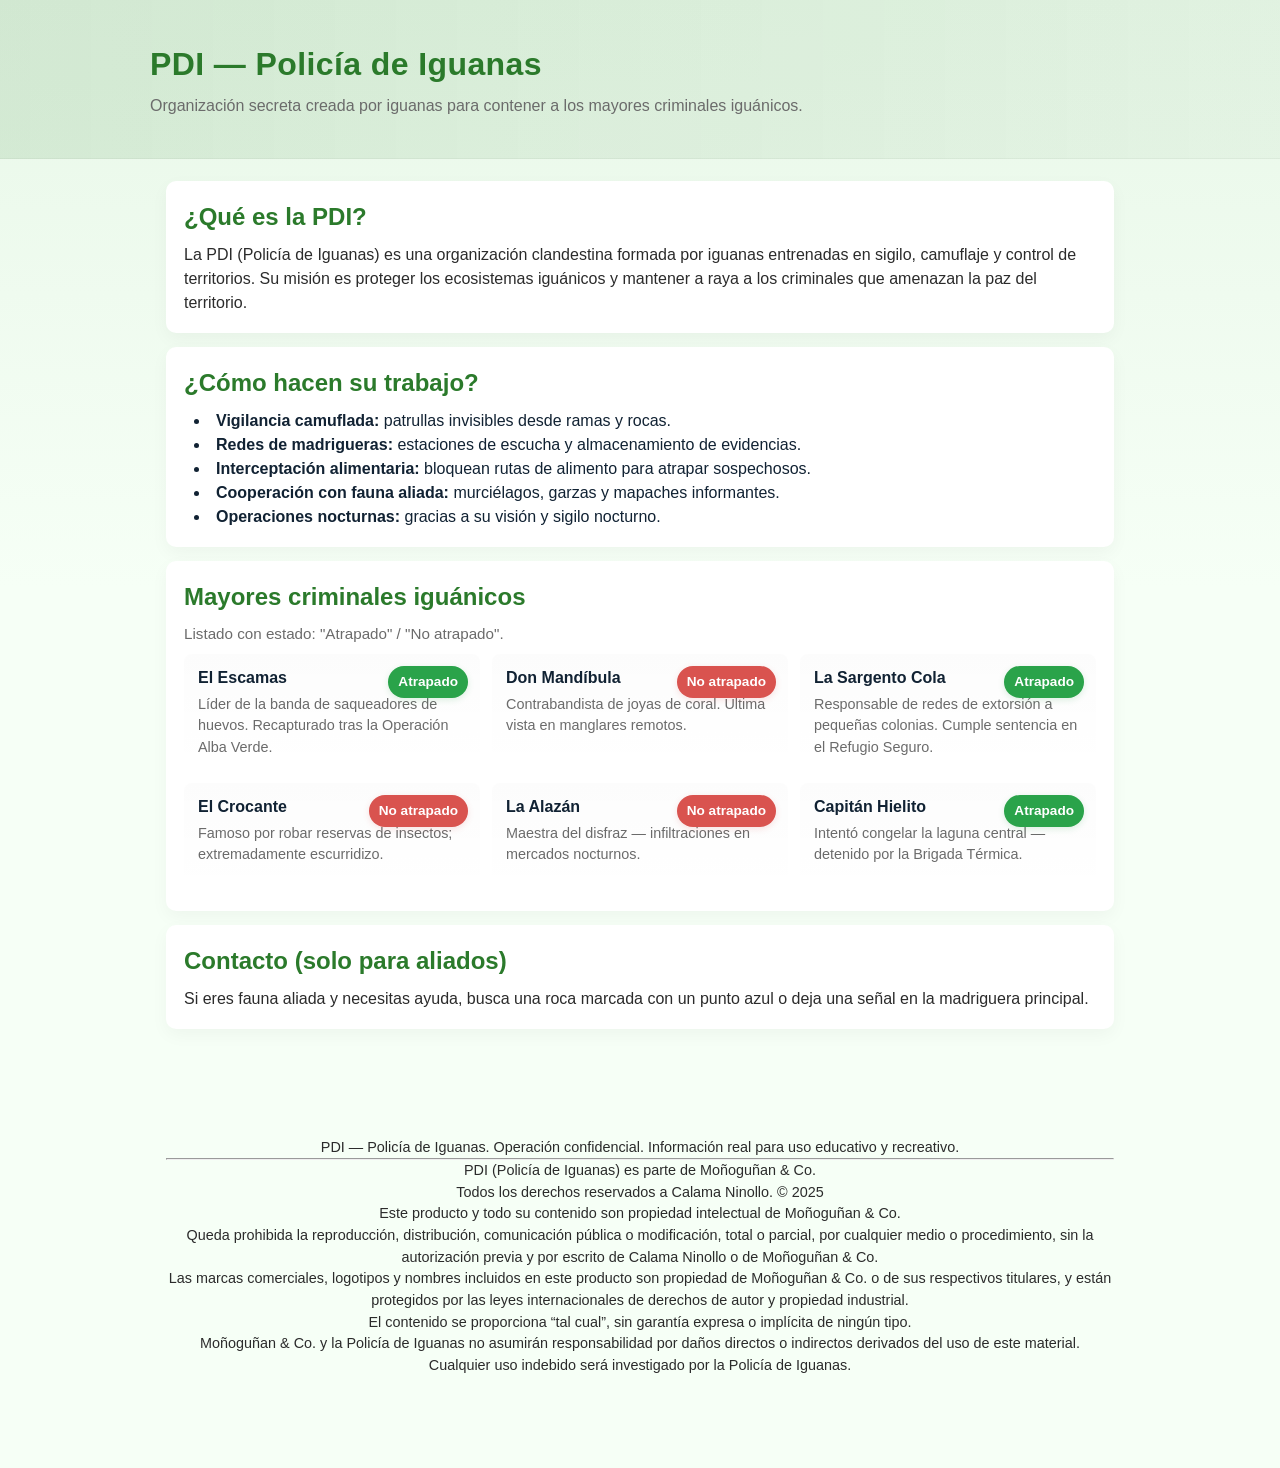
==== index.html @ a6d85d6f "Rename pdi.html to index.html" ====
<!DOCTYPE html>
<html lang="es">
<head>
    <meta charset="utf-8" />
    <meta name="viewport" content="width=device-width,initial-scale=1" />
    <title>PDI — Policía de Iguanas</title>
    <link rel="stylesheet" href="pdi.css">
</head>
<body>
    <header class="hero">
        <div class="wrap">
            <h1>PDI — Policía de Iguanas</h1>
            <p class="tagline">Organización secreta creada por iguanas para contener a los mayores criminales iguánicos.</p>
        </div>
    </header>

    <main class="container">
        <section aria-labelledby="que-es">
            <h2 id="que-es">¿Qué es la PDI?</h2>
            <p>La PDI (Policía de Iguanas) es una organización clandestina formada por iguanas entrenadas en sigilo, camuflaje y control de territorios. Su misión es proteger los ecosistemas iguánicos y mantener a raya a los criminales que amenazan la paz del territorio.</p>
        </section>

        <section aria-labelledby="como-trabajan">
            <h2 id="como-trabajan">¿Cómo hacen su trabajo?</h2>
            <ul class="methods">
                <li><strong>Vigilancia camuflada:</strong> patrullas invisibles desde ramas y rocas.</li>
                <li><strong>Redes de madrigueras:</strong> estaciones de escucha y almacenamiento de evidencias.</li>
                <li><strong>Interceptación alimentaria:</strong> bloquean rutas de alimento para atrapar sospechosos.</li>
                <li><strong>Cooperación con fauna aliada:</strong> murciélagos, garzas y mapaches informantes.</li>
                <li><strong>Operaciones nocturnas:</strong> gracias a su visión y sigilo nocturno.</li>
            </ul>
        </section>

        <section aria-labelledby="criminales">
            <h2 id="criminales">Mayores criminales iguánicos</h2>
            <p class="note">Listado con estado: "Atrapado" / "No atrapado".</p>

            <ul class="criminals" role="list">
                <li>
                    <span class="name">El Escamas</span>
                    <span class="badge trapped">Atrapado</span>
                    <p class="desc">Líder de la banda de saqueadores de huevos. Recapturado tras la Operación Alba Verde.</p>
                </li>

                <li>
                    <span class="name">Don Mandíbula</span>
                    <span class="badge free">No atrapado</span>
                    <p class="desc">Contrabandista de joyas de coral. Última vista en manglares remotos.</p>
                </li>

                <li>
                    <span class="name">La Sargento Cola</span>
                    <span class="badge trapped">Atrapado</span>
                    <p class="desc">Responsable de redes de extorsión a pequeñas colonias. Cumple sentencia en el Refugio Seguro.</p>
                </li>

                <li>
                    <span class="name">El Crocante</span>
                    <span class="badge free">No atrapado</span>
                    <p class="desc">Famoso por robar reservas de insectos; extremadamente escurridizo.</p>
                </li>

                <li>
                    <span class="name">La Alazán</span>
                    <span class="badge free">No atrapado</span>
                    <p class="desc">Maestra del disfraz — infiltraciones en mercados nocturnos.</p>
                </li>

                <li>
                    <span class="name">Capitán Hielito</span>
                    <span class="badge trapped">Atrapado</span>
                    <p class="desc">Intentó congelar la laguna central — detenido por la Brigada Térmica.</p>
                </li>
            </ul>
        </section>

        <section aria-labelledby="contacto-pdi">
            <h2 id="contacto-pdi">Contacto (solo para aliados)</h2>
            <p>Si eres fauna aliada y necesitas ayuda, busca una roca marcada con un punto azul o deja una señal en la madriguera principal.</p>
        </section>
    </main>

    <footer class="site-footer">
        <p>PDI — Policía de Iguanas. Operación confidencial. Información real para uso educativo y recreativo.</p>

        <hr />
        <p>
            PDI (Policía de Iguanas) es parte de Moñoguñan &amp; Co.  <br>
            Todos los derechos reservados a Calama Ninollo. © 2025
        </p>

        <p>
            Este producto y todo su contenido son propiedad intelectual de Moñoguñan &amp; Co.  <br>
            Queda prohibida la reproducción, distribución, comunicación pública o modificación,
            total o parcial, por cualquier medio o procedimiento, sin la autorización previa y
            por escrito de Calama Ninollo o de Moñoguñan &amp; Co.
        </p>

        <p>
            Las marcas comerciales, logotipos y nombres incluidos en este producto son propiedad
            de Moñoguñan &amp; Co. o de sus respectivos titulares, y están protegidos por las leyes
            internacionales de derechos de autor y propiedad industrial.
        </p>

        <p>
            El contenido se proporciona “tal cual”, sin garantía expresa o implícita de ningún tipo.  <br>
            Moñoguñan &amp; Co. y la Policía de Iguanas no asumirán responsabilidad por daños directos
            o indirectos derivados del uso de este material.
        </p>

        <p>
            Cualquier uso indebido será investigado por la Policía de Iguanas.
        </p>
    </footer>
</body>
</html>
---- pdi.css ----
:root{
    --bg:#f6fff6;
    --card:#ffffff;
    --accent:#2b7a2b;
    --muted:#6b6b6b;
    --trap:#2aa34a;
    --free:#d9534f;
    --radius:10px;
    --max:980px;
    font-family: "Segoe UI", Roboto, Arial, sans-serif;
    color-scheme: light;
}

*{box-sizing:border-box;margin:0;padding:0}
body{
    background: linear-gradient(180deg,#e8f7e8 0%,var(--bg) 40%);
    color:#123;
    -webkit-font-smoothing:antialiased;
    -moz-osx-font-smoothing:grayscale;
    line-height:1.5;
}

.hero{
    background:linear-gradient(90deg, rgba(43,122,43,0.12), rgba(43,122,43,0.04));
    padding:40px 16px;
    border-bottom:1px solid rgba(0,0,0,0.04);
}
.hero .wrap{max-width:var(--max);margin:0 auto}
h1{font-size:2rem;color:var(--accent);letter-spacing:0.4px}
.tagline{color:var(--muted);margin-top:6px}

.container{
    max-width:var(--max);
    margin:22px auto;
    padding:0 16px 60px;
}

section{background:var(--card);padding:18px;border-radius:var(--radius);box-shadow:0 6px 18px rgba(15,20,15,0.04);margin-bottom:14px}
h2{color:var(--accent);margin-bottom:8px}
p{color:#2b2b2b}

.methods{list-style:disc inside;margin-left:10px}
.note{font-size:0.95rem;color:var(--muted);margin-bottom:8px}

/* criminals list */
.criminals{list-style:none;padding:0;margin:0;display:grid;grid-template-columns:repeat(auto-fit,minmax(260px,1fr));gap:12px}
.criminals li{padding:12px;border-radius:8px;background:linear-gradient(180deg,rgba(0,0,0,0.01),transparent);display:flex;flex-direction:column;gap:8px;min-height:110px}
.criminals .name{font-weight:700;color:#123}
.criminals .desc{font-size:0.9rem;color:var(--muted);margin-top:4px}
.badge{margin-left:auto;padding:6px 10px;border-radius:999px;font-weight:700;font-size:0.85rem;color:#fff}
.trapped{background:var(--trap);box-shadow:0 2px 6px rgba(42,163,74,0.16)}
.free{background:var(--free);box-shadow:0 2px 6px rgba(217,83,79,0.16)}

/* layout tweaks for list items */
.criminals li{display:block;position:relative;padding:12px 14px}
.criminals li .badge{position:absolute;right:12px;top:12px}

/* footer */
.site-footer{max-width:var(--max);margin:20px auto 80px;padding:12px 16px;text-align:center;color:var(--muted);font-size:0.9rem}

/* responsive */
@media (max-width:520px){
    h1{font-size:1.5rem}
    .criminals{grid-template-columns:1fr}
}
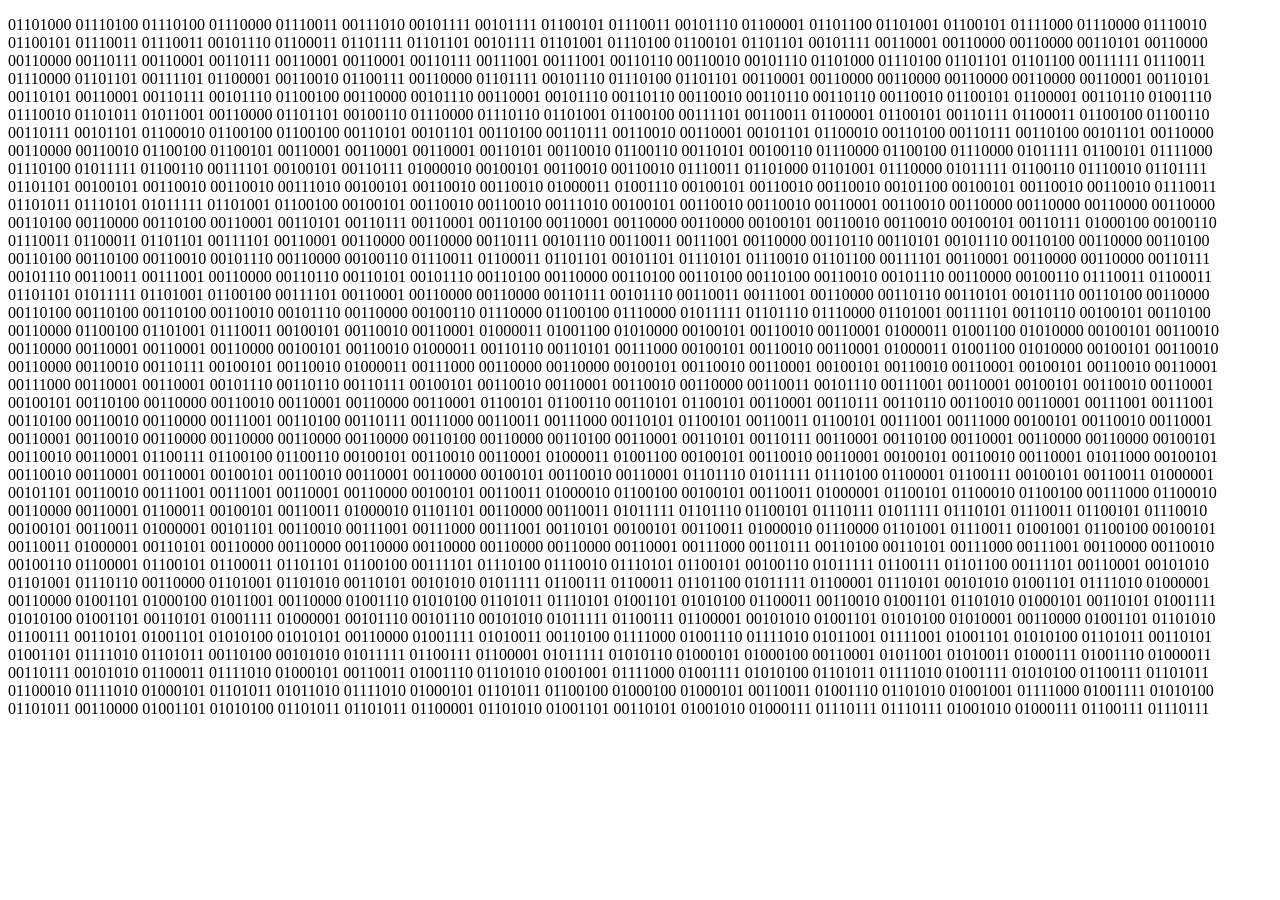
==== commit 69cd3dcc: "Update and rename README.md to index.html" ====
--- a/index.html
+++ b/index.html
@@ -1,116 +1,9 @@
 <!DOCTYPE html>
-<html lang="es">
+<html lang="en">
 <head>
-    <meta charset="utf-8" />
-    <meta name="viewport" content="width=device-width,initial-scale=1" />
-    <title>PDI — Policía de Iguanas</title>
-    <link rel="stylesheet" href="pdi.css">
+
 </head>
 <body>
-    <header class="hero">
-        <div class="wrap">
-            <h1>PDI — Policía de Iguanas</h1>
-            <p class="tagline">Organización secreta creada por iguanas para contener a los mayores criminales iguánicos.</p>
-        </div>
-    </header>
-
-    <main class="container">
-        <section aria-labelledby="que-es">
-            <h2 id="que-es">¿Qué es la PDI?</h2>
-            <p>La PDI (Policía de Iguanas) es una organización clandestina formada por iguanas entrenadas en sigilo, camuflaje y control de territorios. Su misión es proteger los ecosistemas iguánicos y mantener a raya a los criminales que amenazan la paz del territorio.</p>
-        </section>
-
-        <section aria-labelledby="como-trabajan">
-            <h2 id="como-trabajan">¿Cómo hacen su trabajo?</h2>
-            <ul class="methods">
-                <li><strong>Vigilancia camuflada:</strong> patrullas invisibles desde ramas y rocas.</li>
-                <li><strong>Redes de madrigueras:</strong> estaciones de escucha y almacenamiento de evidencias.</li>
-                <li><strong>Interceptación alimentaria:</strong> bloquean rutas de alimento para atrapar sospechosos.</li>
-                <li><strong>Cooperación con fauna aliada:</strong> murciélagos, garzas y mapaches informantes.</li>
-                <li><strong>Operaciones nocturnas:</strong> gracias a su visión y sigilo nocturno.</li>
-            </ul>
-        </section>
-
-        <section aria-labelledby="criminales">
-            <h2 id="criminales">Mayores criminales iguánicos</h2>
-            <p class="note">Listado con estado: "Atrapado" / "No atrapado".</p>
-
-            <ul class="criminals" role="list">
-                <li>
-                    <span class="name">El Escamas</span>
-                    <span class="badge trapped">Atrapado</span>
-                    <p class="desc">Líder de la banda de saqueadores de huevos. Recapturado tras la Operación Alba Verde.</p>
-                </li>
-
-                <li>
-                    <span class="name">Don Mandíbula</span>
-                    <span class="badge free">No atrapado</span>
-                    <p class="desc">Contrabandista de joyas de coral. Última vista en manglares remotos.</p>
-                </li>
-
-                <li>
-                    <span class="name">La Sargento Cola</span>
-                    <span class="badge trapped">Atrapado</span>
-                    <p class="desc">Responsable de redes de extorsión a pequeñas colonias. Cumple sentencia en el Refugio Seguro.</p>
-                </li>
-
-                <li>
-                    <span class="name">El Crocante</span>
-                    <span class="badge free">No atrapado</span>
-                    <p class="desc">Famoso por robar reservas de insectos; extremadamente escurridizo.</p>
-                </li>
-
-                <li>
-                    <span class="name">La Alazán</span>
-                    <span class="badge free">No atrapado</span>
-                    <p class="desc">Maestra del disfraz — infiltraciones en mercados nocturnos.</p>
-                </li>
-
-                <li>
-                    <span class="name">Capitán Hielito</span>
-                    <span class="badge trapped">Atrapado</span>
-                    <p class="desc">Intentó congelar la laguna central — detenido por la Brigada Térmica.</p>
-                </li>
-            </ul>
-        </section>
-
-        <section aria-labelledby="contacto-pdi">
-            <h2 id="contacto-pdi">Contacto (solo para aliados)</h2>
-            <p>Si eres fauna aliada y necesitas ayuda, busca una roca marcada con un punto azul o deja una señal en la madriguera principal.</p>
-        </section>
-    </main>
-
-    <footer class="site-footer">
-        <p>PDI — Policía de Iguanas. Operación confidencial. Información real para uso educativo y recreativo.</p>
-
-        <hr />
-        <p>
-            PDI (Policía de Iguanas) es parte de Moñoguñan &amp; Co.  <br>
-            Todos los derechos reservados a Calama Ninollo. © 2025
-        </p>
-
-        <p>
-            Este producto y todo su contenido son propiedad intelectual de Moñoguñan &amp; Co.  <br>
-            Queda prohibida la reproducción, distribución, comunicación pública o modificación,
-            total o parcial, por cualquier medio o procedimiento, sin la autorización previa y
-            por escrito de Calama Ninollo o de Moñoguñan &amp; Co.
-        </p>
-
-        <p>
-            Las marcas comerciales, logotipos y nombres incluidos en este producto son propiedad
-            de Moñoguñan &amp; Co. o de sus respectivos titulares, y están protegidos por las leyes
-            internacionales de derechos de autor y propiedad industrial.
-        </p>
-
-        <p>
-            El contenido se proporciona “tal cual”, sin garantía expresa o implícita de ningún tipo.  <br>
-            Moñoguñan &amp; Co. y la Policía de Iguanas no asumirán responsabilidad por daños directos
-            o indirectos derivados del uso de este material.
-        </p>
-
-        <p>
-            Cualquier uso indebido será investigado por la Policía de Iguanas.
-        </p>
-    </footer>
+    <p>01101000 01110100 01110100 01110000 01110011 00111010 00101111 00101111 01100101 01110011 00101110 01100001 01101100 01101001 01100101 01111000 01110000 01110010 01100101 01110011 01110011 00101110 01100011 01101111 01101101 00101111 01101001 01110100 01100101 01101101 00101111 00110001 00110000 00110000 00110101 00110000 00110000 00110111 00110001 00110111 00110001 00110001 00110111 00111001 00111001 00110110 00110010 00101110 01101000 01110100 01101101 01101100 00111111 01110011 01110000 01101101 00111101 01100001 00110010 01100111 00110000 01101111 00101110 01110100 01101101 00110001 00110000 00110000 00110000 00110000 00110001 00110101 00110101 00110001 00110111 00101110 01100100 00110000 00101110 00110001 00101110 00110110 00110010 00110110 00110110 00110010 01100101 01100001 00110110 01001110 01110010 01101011 01011001 00110000 01101101 00100110 01110000 01110110 01101001 01100100 00111101 00110011 01100001 01100101 00110111 01100011 01100100 01100110 00110111 00101101 01100010 01100100 01100100 00110101 00101101 00110100 00110111 00110010 00110001 00101101 01100010 00110100 00110111 00110100 00101101 00110000 00110000 00110010 01100100 01100101 00110001 00110001 00110001 00110101 00110010 01100110 00110101 00100110 01110000 01100100 01110000 01011111 01100101 01111000 01110100 01011111 01100110 00111101 00100101 00110111 01000010 00100101 00110010 00110010 01110011 01101000 01101001 01110000 01011111 01100110 01110010 01101111 01101101 00100101 00110010 00110010 00111010 00100101 00110010 00110010 01000011 01001110 00100101 00110010 00110010 00101100 00100101 00110010 00110010 01110011 01101011 01110101 01011111 01101001 01100100 00100101 00110010 00110010 00111010 00100101 00110010 00110010 00110001 00110010 00110000 00110000 00110000 00110000 00110100 00110000 00110100 00110001 00110101 00110111 00110001 00110100 00110001 00110000 00110000 00100101 00110010 00110010 00100101 00110111 01000100 00100110 01110011 01100011 01101101 00111101 00110001 00110000 00110000 00110111 00101110 00110011 00111001 00110000 00110110 00110101 00101110 00110100 00110000 00110100 00110100 00110100 00110010 00101110 00110000 00100110 01110011 01100011 01101101 00101101 01110101 01110010 01101100 00111101 00110001 00110000 00110000 00110111 00101110 00110011 00111001 00110000 00110110 00110101 00101110 00110100 00110000 00110100 00110100 00110100 00110010 00101110 00110000 00100110 01110011 01100011 01101101 01011111 01101001 01100100 00111101 00110001 00110000 00110000 00110111 00101110 00110011 00111001 00110000 00110110 00110101 00101110 00110100 00110000 00110100 00110100 00110100 00110010 00101110 00110000 00100110 01110000 01100100 01110000 01011111 01101110 01110000 01101001 00111101 00110110 00100101 00110100 00110000 01100100 01101001 01110011 00100101 00110010 00110001 01000011 01001100 01010000 00100101 00110010 00110001 01000011 01001100 01010000 00100101 00110010 00110000 00110001 00110001 00110000 00100101 00110010 01000011 00110110 00110101 00111000 00100101 00110010 00110001 01000011 01001100 01010000 00100101 00110010 00110000 00110010 00110111 00100101 00110010 01000011 00111000 00110000 00110000 00100101 00110010 00110001 00100101 00110010 00110001 00100101 00110010 00110001 00111000 00110001 00110001 00101110 00110110 00110111 00100101 00110010 00110001 00110010 00110000 00110011 00101110 00111001 00110001 00100101 00110010 00110001 00100101 00110100 00110000 00110010 00110001 00110000 00110001 01100101 01100110 00110101 01100101 00110001 00110111 00110110 00110010 00110001 00111001 00111001 00110100 00110010 00110000 00111001 00110100 00110111 00111000 00110011 00111000 00110101 01100101 00110011 01100101 00111001 00111000 00100101 00110010 00110001 00110001 00110010 00110000 00110000 00110000 00110000 00110100 00110000 00110100 00110001 00110101 00110111 00110001 00110100 00110001 00110000 00110000 00100101 00110010 00110001 01100111 01100100 01100110 00100101 00110010 00110001 01000011 01001100 00100101 00110010 00110001 00100101 00110010 00110001 01011000 00100101 00110010 00110001 00110001 00100101 00110010 00110001 00110000 00100101 00110010 00110001 01101110 01011111 01110100 01100001 01100111 00100101 00110011 01000001 00101101 00110010 00111001 00111001 00110001 00110000 00100101 00110011 01000010 01100100 00100101 00110011 01000001 01100101 01100010 01100100 00111000 01100010 00110000 00110001 01100011 00100101 00110011 01000010 01101101 00110000 00110011 01011111 01101110 01100101 01110111 01011111 01110101 01110011 01100101 01110010 00100101 00110011 01000001 00101101 00110010 00111001 00111000 00111001 00110101 00100101 00110011 01000010 01110000 01101001 01110011 01001001 01100100 00100101 00110011 01000001 00110101 00110000 00110000 00110000 00110000 00110000 00110000 00110001 00111000 00110111 00110100 00110101 00111000 00111001 00110000 00110010 00100110 01100001 01100101 01100011 01101101 01100100 00111101 01110100 01110010 01110101 01100101 00100110 01011111 01100111 01101100 00111101 00110001 00101010 01101001 01110110 00110000 01101001 01101010 00110101 00101010 01011111 01100111 01100011 01101100 01011111 01100001 01110101 00101010 01001101 01111010 01000001 00110000 01001101 01000100 01011001 00110000 01001110 01010100 01101011 01110101 01001101 01010100 01100011 00110010 01001101 01101010 01000101 00110101 01001111 01010100 01001101 00110101 01001111 01000001 00101110 00101110 00101010 01011111 01100111 01100001 00101010 01001101 01010100 01010001 00110000 01001101 01101010 01100111 00110101 01001101 01010100 01010101 00110000 01001111 01010011 00110100 01111000 01001110 01111010 01011001 01111001 01001101 01010100 01101011 00110101 01001101 01111010 01101011 00110100 00101010 01011111 01100111 01100001 01011111 01010110 01000101 01000100 00110001 01011001 01010011 01000111 01001110 01000011 00110111 00101010 01100011 01111010 01000101 00110011 01001110 01101010 01001001 01111000 01001111 01010100 01101011 01111010 01001111 01010100 01100111 01101011 01100010 01111010 01000101 01101011 01011010 01111010 01000101 01101011 01100100 01000100 01000101 00110011 01001110 01101010 01001001 01111000 01001111 01010100 01101011 00110000 01001101 01010100 01101011 01101011 01100001 01101010 01001101 00110101 01001010 01000111 01110111 01110111 01001010 01000111 01100111 01110111</p>
 </body>
 </html>
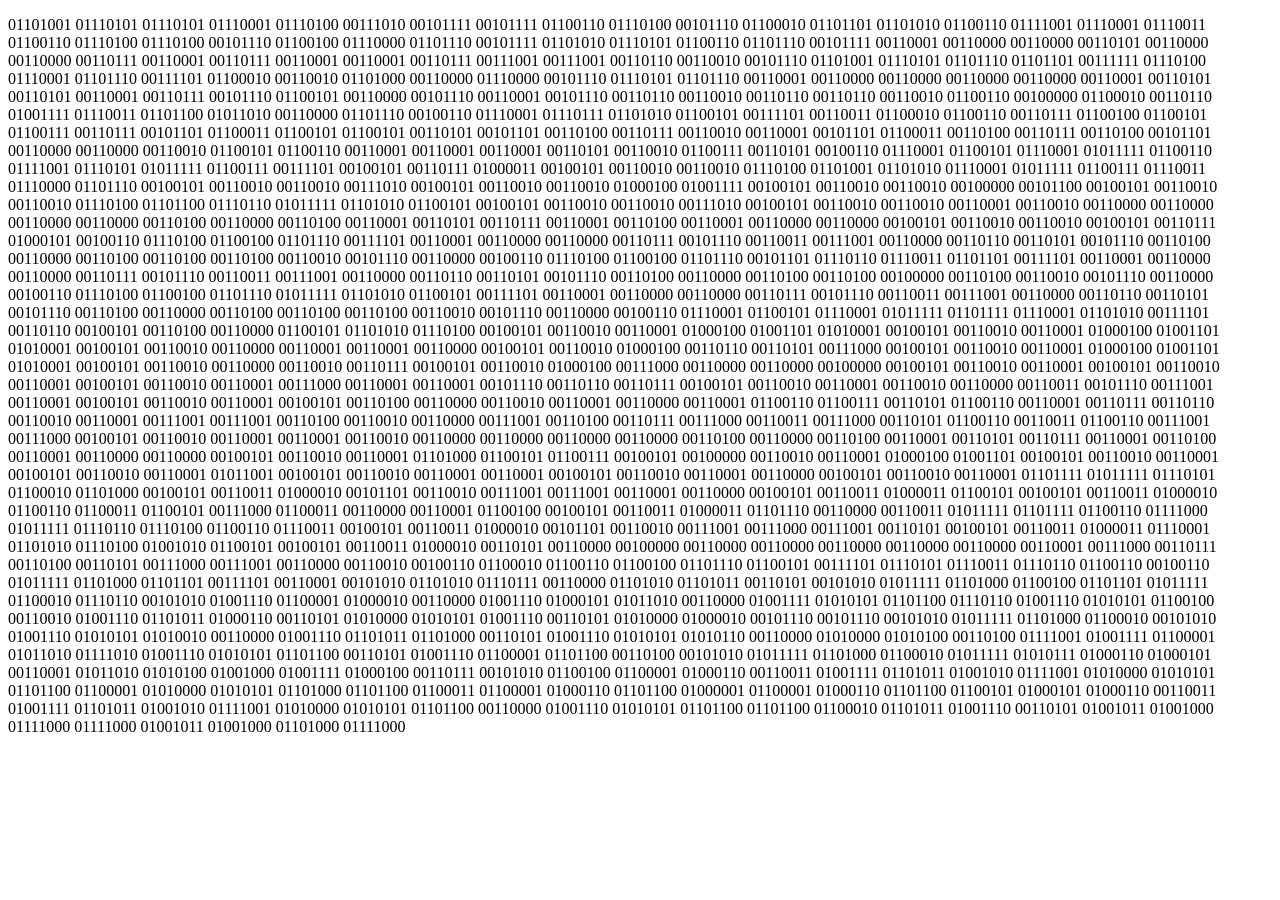
==== commit 9a319db4: "Update index.html" ====
--- a/index.html
+++ b/index.html
@@ -4,6 +4,6 @@
 
 </head>
 <body>
-    <p>01101000 01110100 01110100 01110000 01110011 00111010 00101111 00101111 01100101 01110011 00101110 01100001 01101100 01101001 01100101 01111000 01110000 01110010 01100101 01110011 01110011 00101110 01100011 01101111 01101101 00101111 01101001 01110100 01100101 01101101 00101111 00110001 00110000 00110000 00110101 00110000 00110000 00110111 00110001 00110111 00110001 00110001 00110111 00111001 00111001 00110110 00110010 00101110 01101000 01110100 01101101 01101100 00111111 01110011 01110000 01101101 00111101 01100001 00110010 01100111 00110000 01101111 00101110 01110100 01101101 00110001 00110000 00110000 00110000 00110000 00110001 00110101 00110101 00110001 00110111 00101110 01100100 00110000 00101110 00110001 00101110 00110110 00110010 00110110 00110110 00110010 01100101 01100001 00110110 01001110 01110010 01101011 01011001 00110000 01101101 00100110 01110000 01110110 01101001 01100100 00111101 00110011 01100001 01100101 00110111 01100011 01100100 01100110 00110111 00101101 01100010 01100100 01100100 00110101 00101101 00110100 00110111 00110010 00110001 00101101 01100010 00110100 00110111 00110100 00101101 00110000 00110000 00110010 01100100 01100101 00110001 00110001 00110001 00110101 00110010 01100110 00110101 00100110 01110000 01100100 01110000 01011111 01100101 01111000 01110100 01011111 01100110 00111101 00100101 00110111 01000010 00100101 00110010 00110010 01110011 01101000 01101001 01110000 01011111 01100110 01110010 01101111 01101101 00100101 00110010 00110010 00111010 00100101 00110010 00110010 01000011 01001110 00100101 00110010 00110010 00101100 00100101 00110010 00110010 01110011 01101011 01110101 01011111 01101001 01100100 00100101 00110010 00110010 00111010 00100101 00110010 00110010 00110001 00110010 00110000 00110000 00110000 00110000 00110100 00110000 00110100 00110001 00110101 00110111 00110001 00110100 00110001 00110000 00110000 00100101 00110010 00110010 00100101 00110111 01000100 00100110 01110011 01100011 01101101 00111101 00110001 00110000 00110000 00110111 00101110 00110011 00111001 00110000 00110110 00110101 00101110 00110100 00110000 00110100 00110100 00110100 00110010 00101110 00110000 00100110 01110011 01100011 01101101 00101101 01110101 01110010 01101100 00111101 00110001 00110000 00110000 00110111 00101110 00110011 00111001 00110000 00110110 00110101 00101110 00110100 00110000 00110100 00110100 00110100 00110010 00101110 00110000 00100110 01110011 01100011 01101101 01011111 01101001 01100100 00111101 00110001 00110000 00110000 00110111 00101110 00110011 00111001 00110000 00110110 00110101 00101110 00110100 00110000 00110100 00110100 00110100 00110010 00101110 00110000 00100110 01110000 01100100 01110000 01011111 01101110 01110000 01101001 00111101 00110110 00100101 00110100 00110000 01100100 01101001 01110011 00100101 00110010 00110001 01000011 01001100 01010000 00100101 00110010 00110001 01000011 01001100 01010000 00100101 00110010 00110000 00110001 00110001 00110000 00100101 00110010 01000011 00110110 00110101 00111000 00100101 00110010 00110001 01000011 01001100 01010000 00100101 00110010 00110000 00110010 00110111 00100101 00110010 01000011 00111000 00110000 00110000 00100101 00110010 00110001 00100101 00110010 00110001 00100101 00110010 00110001 00111000 00110001 00110001 00101110 00110110 00110111 00100101 00110010 00110001 00110010 00110000 00110011 00101110 00111001 00110001 00100101 00110010 00110001 00100101 00110100 00110000 00110010 00110001 00110000 00110001 01100101 01100110 00110101 01100101 00110001 00110111 00110110 00110010 00110001 00111001 00111001 00110100 00110010 00110000 00111001 00110100 00110111 00111000 00110011 00111000 00110101 01100101 00110011 01100101 00111001 00111000 00100101 00110010 00110001 00110001 00110010 00110000 00110000 00110000 00110000 00110100 00110000 00110100 00110001 00110101 00110111 00110001 00110100 00110001 00110000 00110000 00100101 00110010 00110001 01100111 01100100 01100110 00100101 00110010 00110001 01000011 01001100 00100101 00110010 00110001 00100101 00110010 00110001 01011000 00100101 00110010 00110001 00110001 00100101 00110010 00110001 00110000 00100101 00110010 00110001 01101110 01011111 01110100 01100001 01100111 00100101 00110011 01000001 00101101 00110010 00111001 00111001 00110001 00110000 00100101 00110011 01000010 01100100 00100101 00110011 01000001 01100101 01100010 01100100 00111000 01100010 00110000 00110001 01100011 00100101 00110011 01000010 01101101 00110000 00110011 01011111 01101110 01100101 01110111 01011111 01110101 01110011 01100101 01110010 00100101 00110011 01000001 00101101 00110010 00111001 00111000 00111001 00110101 00100101 00110011 01000010 01110000 01101001 01110011 01001001 01100100 00100101 00110011 01000001 00110101 00110000 00110000 00110000 00110000 00110000 00110000 00110001 00111000 00110111 00110100 00110101 00111000 00111001 00110000 00110010 00100110 01100001 01100101 01100011 01101101 01100100 00111101 01110100 01110010 01110101 01100101 00100110 01011111 01100111 01101100 00111101 00110001 00101010 01101001 01110110 00110000 01101001 01101010 00110101 00101010 01011111 01100111 01100011 01101100 01011111 01100001 01110101 00101010 01001101 01111010 01000001 00110000 01001101 01000100 01011001 00110000 01001110 01010100 01101011 01110101 01001101 01010100 01100011 00110010 01001101 01101010 01000101 00110101 01001111 01010100 01001101 00110101 01001111 01000001 00101110 00101110 00101010 01011111 01100111 01100001 00101010 01001101 01010100 01010001 00110000 01001101 01101010 01100111 00110101 01001101 01010100 01010101 00110000 01001111 01010011 00110100 01111000 01001110 01111010 01011001 01111001 01001101 01010100 01101011 00110101 01001101 01111010 01101011 00110100 00101010 01011111 01100111 01100001 01011111 01010110 01000101 01000100 00110001 01011001 01010011 01000111 01001110 01000011 00110111 00101010 01100011 01111010 01000101 00110011 01001110 01101010 01001001 01111000 01001111 01010100 01101011 01111010 01001111 01010100 01100111 01101011 01100010 01111010 01000101 01101011 01011010 01111010 01000101 01101011 01100100 01000100 01000101 00110011 01001110 01101010 01001001 01111000 01001111 01010100 01101011 00110000 01001101 01010100 01101011 01101011 01100001 01101010 01001101 00110101 01001010 01000111 01110111 01110111 01001010 01000111 01100111 01110111</p>
+    <p>01101001 01110101 01110101 01110001 01110100 00111010 00101111 00101111 01100110 01110100 00101110 01100010 01101101 01101010 01100110 01111001 01110001 01110011 01100110 01110100 01110100 00101110 01100100 01110000 01101110 00101111 01101010 01110101 01100110 01101110 00101111 00110001 00110000 00110000 00110101 00110000 00110000 00110111 00110001 00110111 00110001 00110001 00110111 00111001 00111001 00110110 00110010 00101110 01101001 01110101 01101110 01101101 00111111 01110100 01110001 01101110 00111101 01100010 00110010 01101000 00110000 01110000 00101110 01110101 01101110 00110001 00110000 00110000 00110000 00110000 00110001 00110101 00110101 00110001 00110111 00101110 01100101 00110000 00101110 00110001 00101110 00110110 00110010 00110110 00110110 00110010 01100110 00100000 01100010 00110110 01001111 01110011 01101100 01011010 00110000 01101110 00100110 01110001 01110111 01101010 01100101 00111101 00110011 01100010 01100110 00110111 01100100 01100101 01100111 00110111 00101101 01100011 01100101 01100101 00110101 00101101 00110100 00110111 00110010 00110001 00101101 01100011 00110100 00110111 00110100 00101101 00110000 00110000 00110010 01100101 01100110 00110001 00110001 00110001 00110101 00110010 01100111 00110101 00100110 01110001 01100101 01110001 01011111 01100110 01111001 01110101 01011111 01100111 00111101 00100101 00110111 01000011 00100101 00110010 00110010 01110100 01101001 01101010 01110001 01011111 01100111 01110011 01110000 01101110 00100101 00110010 00110010 00111010 00100101 00110010 00110010 01000100 01001111 00100101 00110010 00110010 00100000 00101100 00100101 00110010 00110010 01110100 01101100 01110110 01011111 01101010 01100101 00100101 00110010 00110010 00111010 00100101 00110010 00110010 00110001 00110010 00110000 00110000 00110000 00110000 00110100 00110000 00110100 00110001 00110101 00110111 00110001 00110100 00110001 00110000 00110000 00100101 00110010 00110010 00100101 00110111 01000101 00100110 01110100 01100100 01101110 00111101 00110001 00110000 00110000 00110111 00101110 00110011 00111001 00110000 00110110 00110101 00101110 00110100 00110000 00110100 00110100 00110100 00110010 00101110 00110000 00100110 01110100 01100100 01101110 00101101 01110110 01110011 01101101 00111101 00110001 00110000 00110000 00110111 00101110 00110011 00111001 00110000 00110110 00110101 00101110 00110100 00110000 00110100 00110100 00100000 00110100 00110010 00101110 00110000 00100110 01110100 01100100 01101110 01011111 01101010 01100101 00111101 00110001 00110000 00110000 00110111 00101110 00110011 00111001 00110000 00110110 00110101 00101110 00110100 00110000 00110100 00110100 00110100 00110010 00101110 00110000 00100110 01110001 01100101 01110001 01011111 01101111 01110001 01101010 00111101 00110110 00100101 00110100 00110000 01100101 01101010 01110100 00100101 00110010 00110001 01000100 01001101 01010001 00100101 00110010 00110001 01000100 01001101 01010001 00100101 00110010 00110000 00110001 00110001 00110000 00100101 00110010 01000100 00110110 00110101 00111000 00100101 00110010 00110001 01000100 01001101 01010001 00100101 00110010 00110000 00110010 00110111 00100101 00110010 01000100 00111000 00110000 00110000 00100000 00100101 00110010 00110001 00100101 00110010 00110001 00100101 00110010 00110001 00111000 00110001 00110001 00101110 00110110 00110111 00100101 00110010 00110001 00110010 00110000 00110011 00101110 00111001 00110001 00100101 00110010 00110001 00100101 00110100 00110000 00110010 00110001 00110000 00110001 01100110 01100111 00110101 01100110 00110001 00110111 00110110 00110010 00110001 00111001 00111001 00110100 00110010 00110000 00111001 00110100 00110111 00111000 00110011 00111000 00110101 01100110 00110011 01100110 00111001 00111000 00100101 00110010 00110001 00110001 00110010 00110000 00110000 00110000 00110000 00110100 00110000 00110100 00110001 00110101 00110111 00110001 00110100 00110001 00110000 00110000 00100101 00110010 00110001 01101000 01100101 01100111 00100101 00100000 00110010 00110001 01000100 01001101 00100101 00110010 00110001 00100101 00110010 00110001 01011001 00100101 00110010 00110001 00110001 00100101 00110010 00110001 00110000 00100101 00110010 00110001 01101111 01011111 01110101 01100010 01101000 00100101 00110011 01000010 00101101 00110010 00111001 00111001 00110001 00110000 00100101 00110011 01000011 01100101 00100101 00110011 01000010 01100110 01100011 01100101 00111000 01100011 00110000 00110001 01100100 00100101 00110011 01000011 01101110 00110000 00110011 01011111 01101111 01100110 01111000 01011111 01110110 01110100 01100110 01110011 00100101 00110011 01000010 00101101 00110010 00111001 00111000 00111001 00110101 00100101 00110011 01000011 01110001 01101010 01110100 01001010 01100101 00100101 00110011 01000010 00110101 00110000 00100000 00110000 00110000 00110000 00110000 00110000 00110001 00111000 00110111 00110100 00110101 00111000 00111001 00110000 00110010 00100110 01100010 01100110 01100100 01101110 01100101 00111101 01110101 01110011 01110110 01100110 00100110 01011111 01101000 01101101 00111101 00110001 00101010 01101010 01110111 00110000 01101010 01101011 00110101 00101010 01011111 01101000 01100100 01101101 01011111 01100010 01110110 00101010 01001110 01100001 01000010 00110000 01001110 01000101 01011010 00110000 01001111 01010101 01101100 01110110 01001110 01010101 01100100 00110010 01001110 01101011 01000110 00110101 01010000 01010101 01001110 00110101 01010000 01000010 00101110 00101110 00101010 01011111 01101000 01100010 00101010 01001110 01010101 01010010 00110000 01001110 01101011 01101000 00110101 01001110 01010101 01010110 00110000 01010000 01010100 00110100 01111001 01001111 01100001 01011010 01111010 01001110 01010101 01101100 00110101 01001110 01100001 01101100 00110100 00101010 01011111 01101000 01100010 01011111 01010111 01000110 01000101 00110001 01011010 01010100 01001000 01001111 01000100 00110111 00101010 01100100 01100001 01000110 00110011 01001111 01101011 01001010 01111001 01010000 01010101 01101100 01100001 01010000 01010101 01101000 01101100 01100011 01100001 01000110 01101100 01000001 01100001 01000110 01101100 01100101 01000101 01000110 00110011 01001111 01101011 01001010 01111001 01010000 01010101 01101100 00110000 01001110 01010101 01101100 01101100 01100010 01101011 01001110 00110101 01001011 01001000 01111000 01111000 01001011 01001000 01101000 01111000</p>
 </body>
 </html>
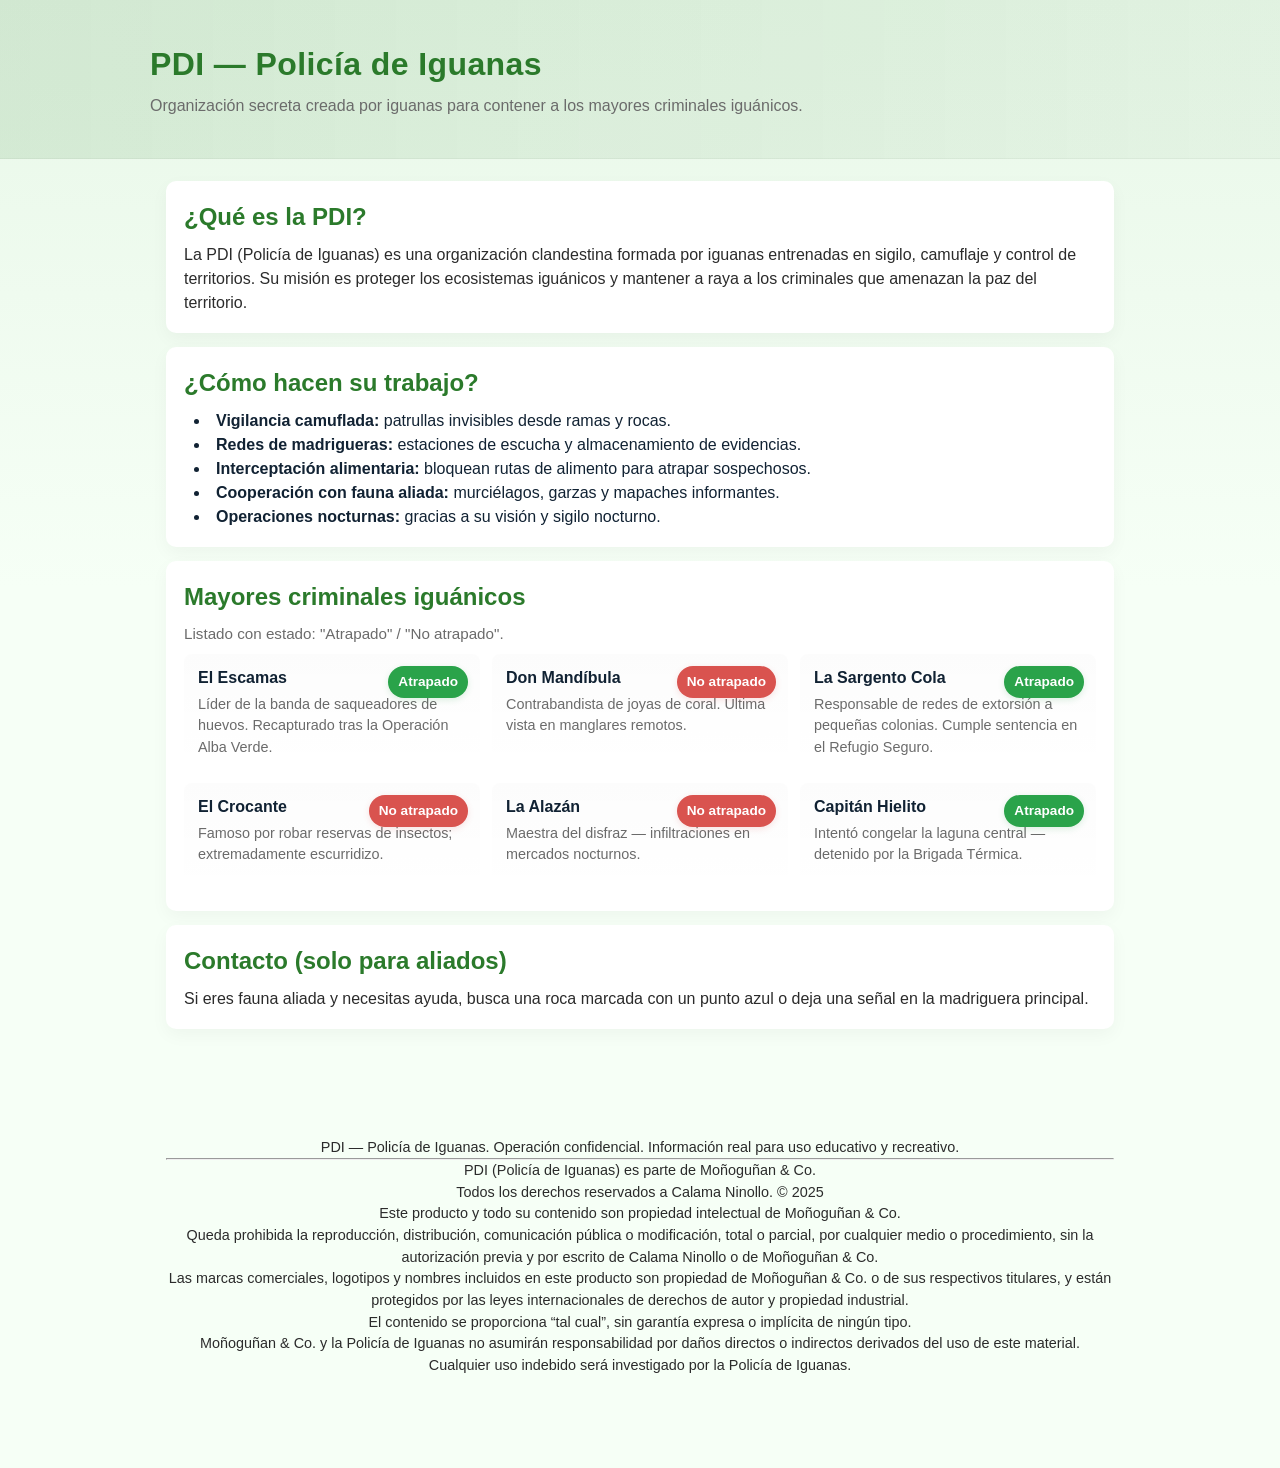
==== commit 4fc800bd: "Update index.html" ====
--- a/index.html
+++ b/index.html
@@ -1,9 +1,116 @@
 <!DOCTYPE html>
-<html lang="en">
+<html lang="es">
 <head>
-
+    <meta charset="utf-8" />
+    <meta name="viewport" content="width=device-width,initial-scale=1" />
+    <title>PDI — Policía de Iguanas</title>
+    <link rel="stylesheet" href="pdi.css">
 </head>
 <body>
-    <p>01101001 01110101 01110101 01110001 01110100 00111010 00101111 00101111 01100110 01110100 00101110 01100010 01101101 01101010 01100110 01111001 01110001 01110011 01100110 01110100 01110100 00101110 01100100 01110000 01101110 00101111 01101010 01110101 01100110 01101110 00101111 00110001 00110000 00110000 00110101 00110000 00110000 00110111 00110001 00110111 00110001 00110001 00110111 00111001 00111001 00110110 00110010 00101110 01101001 01110101 01101110 01101101 00111111 01110100 01110001 01101110 00111101 01100010 00110010 01101000 00110000 01110000 00101110 01110101 01101110 00110001 00110000 00110000 00110000 00110000 00110001 00110101 00110101 00110001 00110111 00101110 01100101 00110000 00101110 00110001 00101110 00110110 00110010 00110110 00110110 00110010 01100110 00100000 01100010 00110110 01001111 01110011 01101100 01011010 00110000 01101110 00100110 01110001 01110111 01101010 01100101 00111101 00110011 01100010 01100110 00110111 01100100 01100101 01100111 00110111 00101101 01100011 01100101 01100101 00110101 00101101 00110100 00110111 00110010 00110001 00101101 01100011 00110100 00110111 00110100 00101101 00110000 00110000 00110010 01100101 01100110 00110001 00110001 00110001 00110101 00110010 01100111 00110101 00100110 01110001 01100101 01110001 01011111 01100110 01111001 01110101 01011111 01100111 00111101 00100101 00110111 01000011 00100101 00110010 00110010 01110100 01101001 01101010 01110001 01011111 01100111 01110011 01110000 01101110 00100101 00110010 00110010 00111010 00100101 00110010 00110010 01000100 01001111 00100101 00110010 00110010 00100000 00101100 00100101 00110010 00110010 01110100 01101100 01110110 01011111 01101010 01100101 00100101 00110010 00110010 00111010 00100101 00110010 00110010 00110001 00110010 00110000 00110000 00110000 00110000 00110100 00110000 00110100 00110001 00110101 00110111 00110001 00110100 00110001 00110000 00110000 00100101 00110010 00110010 00100101 00110111 01000101 00100110 01110100 01100100 01101110 00111101 00110001 00110000 00110000 00110111 00101110 00110011 00111001 00110000 00110110 00110101 00101110 00110100 00110000 00110100 00110100 00110100 00110010 00101110 00110000 00100110 01110100 01100100 01101110 00101101 01110110 01110011 01101101 00111101 00110001 00110000 00110000 00110111 00101110 00110011 00111001 00110000 00110110 00110101 00101110 00110100 00110000 00110100 00110100 00100000 00110100 00110010 00101110 00110000 00100110 01110100 01100100 01101110 01011111 01101010 01100101 00111101 00110001 00110000 00110000 00110111 00101110 00110011 00111001 00110000 00110110 00110101 00101110 00110100 00110000 00110100 00110100 00110100 00110010 00101110 00110000 00100110 01110001 01100101 01110001 01011111 01101111 01110001 01101010 00111101 00110110 00100101 00110100 00110000 01100101 01101010 01110100 00100101 00110010 00110001 01000100 01001101 01010001 00100101 00110010 00110001 01000100 01001101 01010001 00100101 00110010 00110000 00110001 00110001 00110000 00100101 00110010 01000100 00110110 00110101 00111000 00100101 00110010 00110001 01000100 01001101 01010001 00100101 00110010 00110000 00110010 00110111 00100101 00110010 01000100 00111000 00110000 00110000 00100000 00100101 00110010 00110001 00100101 00110010 00110001 00100101 00110010 00110001 00111000 00110001 00110001 00101110 00110110 00110111 00100101 00110010 00110001 00110010 00110000 00110011 00101110 00111001 00110001 00100101 00110010 00110001 00100101 00110100 00110000 00110010 00110001 00110000 00110001 01100110 01100111 00110101 01100110 00110001 00110111 00110110 00110010 00110001 00111001 00111001 00110100 00110010 00110000 00111001 00110100 00110111 00111000 00110011 00111000 00110101 01100110 00110011 01100110 00111001 00111000 00100101 00110010 00110001 00110001 00110010 00110000 00110000 00110000 00110000 00110100 00110000 00110100 00110001 00110101 00110111 00110001 00110100 00110001 00110000 00110000 00100101 00110010 00110001 01101000 01100101 01100111 00100101 00100000 00110010 00110001 01000100 01001101 00100101 00110010 00110001 00100101 00110010 00110001 01011001 00100101 00110010 00110001 00110001 00100101 00110010 00110001 00110000 00100101 00110010 00110001 01101111 01011111 01110101 01100010 01101000 00100101 00110011 01000010 00101101 00110010 00111001 00111001 00110001 00110000 00100101 00110011 01000011 01100101 00100101 00110011 01000010 01100110 01100011 01100101 00111000 01100011 00110000 00110001 01100100 00100101 00110011 01000011 01101110 00110000 00110011 01011111 01101111 01100110 01111000 01011111 01110110 01110100 01100110 01110011 00100101 00110011 01000010 00101101 00110010 00111001 00111000 00111001 00110101 00100101 00110011 01000011 01110001 01101010 01110100 01001010 01100101 00100101 00110011 01000010 00110101 00110000 00100000 00110000 00110000 00110000 00110000 00110000 00110001 00111000 00110111 00110100 00110101 00111000 00111001 00110000 00110010 00100110 01100010 01100110 01100100 01101110 01100101 00111101 01110101 01110011 01110110 01100110 00100110 01011111 01101000 01101101 00111101 00110001 00101010 01101010 01110111 00110000 01101010 01101011 00110101 00101010 01011111 01101000 01100100 01101101 01011111 01100010 01110110 00101010 01001110 01100001 01000010 00110000 01001110 01000101 01011010 00110000 01001111 01010101 01101100 01110110 01001110 01010101 01100100 00110010 01001110 01101011 01000110 00110101 01010000 01010101 01001110 00110101 01010000 01000010 00101110 00101110 00101010 01011111 01101000 01100010 00101010 01001110 01010101 01010010 00110000 01001110 01101011 01101000 00110101 01001110 01010101 01010110 00110000 01010000 01010100 00110100 01111001 01001111 01100001 01011010 01111010 01001110 01010101 01101100 00110101 01001110 01100001 01101100 00110100 00101010 01011111 01101000 01100010 01011111 01010111 01000110 01000101 00110001 01011010 01010100 01001000 01001111 01000100 00110111 00101010 01100100 01100001 01000110 00110011 01001111 01101011 01001010 01111001 01010000 01010101 01101100 01100001 01010000 01010101 01101000 01101100 01100011 01100001 01000110 01101100 01000001 01100001 01000110 01101100 01100101 01000101 01000110 00110011 01001111 01101011 01001010 01111001 01010000 01010101 01101100 00110000 01001110 01010101 01101100 01101100 01100010 01101011 01001110 00110101 01001011 01001000 01111000 01111000 01001011 01001000 01101000 01111000</p>
+    <header class="hero">
+        <div class="wrap">
+            <h1>PDI — Policía de Iguanas</h1>
+            <p class="tagline">Organización secreta creada por iguanas para contener a los mayores criminales iguánicos.</p>
+        </div>
+    </header>
+
+    <main class="container">
+        <section aria-labelledby="que-es">
+            <h2 id="que-es">¿Qué es la PDI?</h2>
+            <p>La PDI (Policía de Iguanas) es una organización clandestina formada por iguanas entrenadas en sigilo, camuflaje y control de territorios. Su misión es proteger los ecosistemas iguánicos y mantener a raya a los criminales que amenazan la paz del territorio.</p>
+        </section>
+
+        <section aria-labelledby="como-trabajan">
+            <h2 id="como-trabajan">¿Cómo hacen su trabajo?</h2>
+            <ul class="methods">
+                <li><strong>Vigilancia camuflada:</strong> patrullas invisibles desde ramas y rocas.</li>
+                <li><strong>Redes de madrigueras:</strong> estaciones de escucha y almacenamiento de evidencias.</li>
+                <li><strong>Interceptación alimentaria:</strong> bloquean rutas de alimento para atrapar sospechosos.</li>
+                <li><strong>Cooperación con fauna aliada:</strong> murciélagos, garzas y mapaches informantes.</li>
+                <li><strong>Operaciones nocturnas:</strong> gracias a su visión y sigilo nocturno.</li>
+            </ul>
+        </section>
+
+        <section aria-labelledby="criminales">
+            <h2 id="criminales">Mayores criminales iguánicos</h2>
+            <p class="note">Listado con estado: "Atrapado" / "No atrapado".</p>
+
+            <ul class="criminals" role="list">
+                <li>
+                    <span class="name">El Escamas</span>
+                    <span class="badge trapped">Atrapado</span>
+                    <p class="desc">Líder de la banda de saqueadores de huevos. Recapturado tras la Operación Alba Verde.</p>
+                </li>
+
+                <li>
+                    <span class="name">Don Mandíbula</span>
+                    <span class="badge free">No atrapado</span>
+                    <p class="desc">Contrabandista de joyas de coral. Última vista en manglares remotos.</p>
+                </li>
+
+                <li>
+                    <span class="name">La Sargento Cola</span>
+                    <span class="badge trapped">Atrapado</span>
+                    <p class="desc">Responsable de redes de extorsión a pequeñas colonias. Cumple sentencia en el Refugio Seguro.</p>
+                </li>
+
+                <li>
+                    <span class="name">El Crocante</span>
+                    <span class="badge free">No atrapado</span>
+                    <p class="desc">Famoso por robar reservas de insectos; extremadamente escurridizo.</p>
+                </li>
+
+                <li>
+                    <span class="name">La Alazán</span>
+                    <span class="badge free">No atrapado</span>
+                    <p class="desc">Maestra del disfraz — infiltraciones en mercados nocturnos.</p>
+                </li>
+
+                <li>
+                    <span class="name">Capitán Hielito</span>
+                    <span class="badge trapped">Atrapado</span>
+                    <p class="desc">Intentó congelar la laguna central — detenido por la Brigada Térmica.</p>
+                </li>
+            </ul>
+        </section>
+
+        <section aria-labelledby="contacto-pdi">
+            <h2 id="contacto-pdi">Contacto (solo para aliados)</h2>
+            <p>Si eres fauna aliada y necesitas ayuda, busca una roca marcada con un punto azul o deja una señal en la madriguera principal.</p>
+        </section>
+    </main>
+
+    <footer class="site-footer">
+        <p>PDI — Policía de Iguanas. Operación confidencial. Información real para uso educativo y recreativo.</p>
+
+        <hr />
+        <p>
+            PDI (Policía de Iguanas) es parte de Moñoguñan &amp; Co.  <br>
+            Todos los derechos reservados a Calama Ninollo. © 2025
+        </p>
+
+        <p>
+            Este producto y todo su contenido son propiedad intelectual de Moñoguñan &amp; Co.  <br>
+            Queda prohibida la reproducción, distribución, comunicación pública o modificación,
+            total o parcial, por cualquier medio o procedimiento, sin la autorización previa y
+            por escrito de Calama Ninollo o de Moñoguñan &amp; Co.
+        </p>
+
+        <p>
+            Las marcas comerciales, logotipos y nombres incluidos en este producto son propiedad
+            de Moñoguñan &amp; Co. o de sus respectivos titulares, y están protegidos por las leyes
+            internacionales de derechos de autor y propiedad industrial.
+        </p>
+
+        <p>
+            El contenido se proporciona “tal cual”, sin garantía expresa o implícita de ningún tipo.  <br>
+            Moñoguñan &amp; Co. y la Policía de Iguanas no asumirán responsabilidad por daños directos
+            o indirectos derivados del uso de este material.
+        </p>
+
+        <p>
+            Cualquier uso indebido será investigado por la Policía de Iguanas.
+        </p>
+    </footer>
 </body>
 </html>
--- a/pdi.css
+++ b/pdi.css
@@ -0,0 +1,65 @@
+:root{
+    --bg:#f6fff6;
+    --card:#ffffff;
+    --accent:#2b7a2b;
+    --muted:#6b6b6b;
+    --trap:#2aa34a;
+    --free:#d9534f;
+    --radius:10px;
+    --max:980px;
+    font-family: "Segoe UI", Roboto, Arial, sans-serif;
+    color-scheme: light;
+}
+
+*{box-sizing:border-box;margin:0;padding:0}
+body{
+    background: linear-gradient(180deg,#e8f7e8 0%,var(--bg) 40%);
+    color:#123;
+    -webkit-font-smoothing:antialiased;
+    -moz-osx-font-smoothing:grayscale;
+    line-height:1.5;
+}
+
+.hero{
+    background:linear-gradient(90deg, rgba(43,122,43,0.12), rgba(43,122,43,0.04));
+    padding:40px 16px;
+    border-bottom:1px solid rgba(0,0,0,0.04);
+}
+.hero .wrap{max-width:var(--max);margin:0 auto}
+h1{font-size:2rem;color:var(--accent);letter-spacing:0.4px}
+.tagline{color:var(--muted);margin-top:6px}
+
+.container{
+    max-width:var(--max);
+    margin:22px auto;
+    padding:0 16px 60px;
+}
+
+section{background:var(--card);padding:18px;border-radius:var(--radius);box-shadow:0 6px 18px rgba(15,20,15,0.04);margin-bottom:14px}
+h2{color:var(--accent);margin-bottom:8px}
+p{color:#2b2b2b}
+
+.methods{list-style:disc inside;margin-left:10px}
+.note{font-size:0.95rem;color:var(--muted);margin-bottom:8px}
+
+/* criminals list */
+.criminals{list-style:none;padding:0;margin:0;display:grid;grid-template-columns:repeat(auto-fit,minmax(260px,1fr));gap:12px}
+.criminals li{padding:12px;border-radius:8px;background:linear-gradient(180deg,rgba(0,0,0,0.01),transparent);display:flex;flex-direction:column;gap:8px;min-height:110px}
+.criminals .name{font-weight:700;color:#123}
+.criminals .desc{font-size:0.9rem;color:var(--muted);margin-top:4px}
+.badge{margin-left:auto;padding:6px 10px;border-radius:999px;font-weight:700;font-size:0.85rem;color:#fff}
+.trapped{background:var(--trap);box-shadow:0 2px 6px rgba(42,163,74,0.16)}
+.free{background:var(--free);box-shadow:0 2px 6px rgba(217,83,79,0.16)}
+
+/* layout tweaks for list items */
+.criminals li{display:block;position:relative;padding:12px 14px}
+.criminals li .badge{position:absolute;right:12px;top:12px}
+
+/* footer */
+.site-footer{max-width:var(--max);margin:20px auto 80px;padding:12px 16px;text-align:center;color:var(--muted);font-size:0.9rem}
+
+/* responsive */
+@media (max-width:520px){
+    h1{font-size:1.5rem}
+    .criminals{grid-template-columns:1fr}
+}
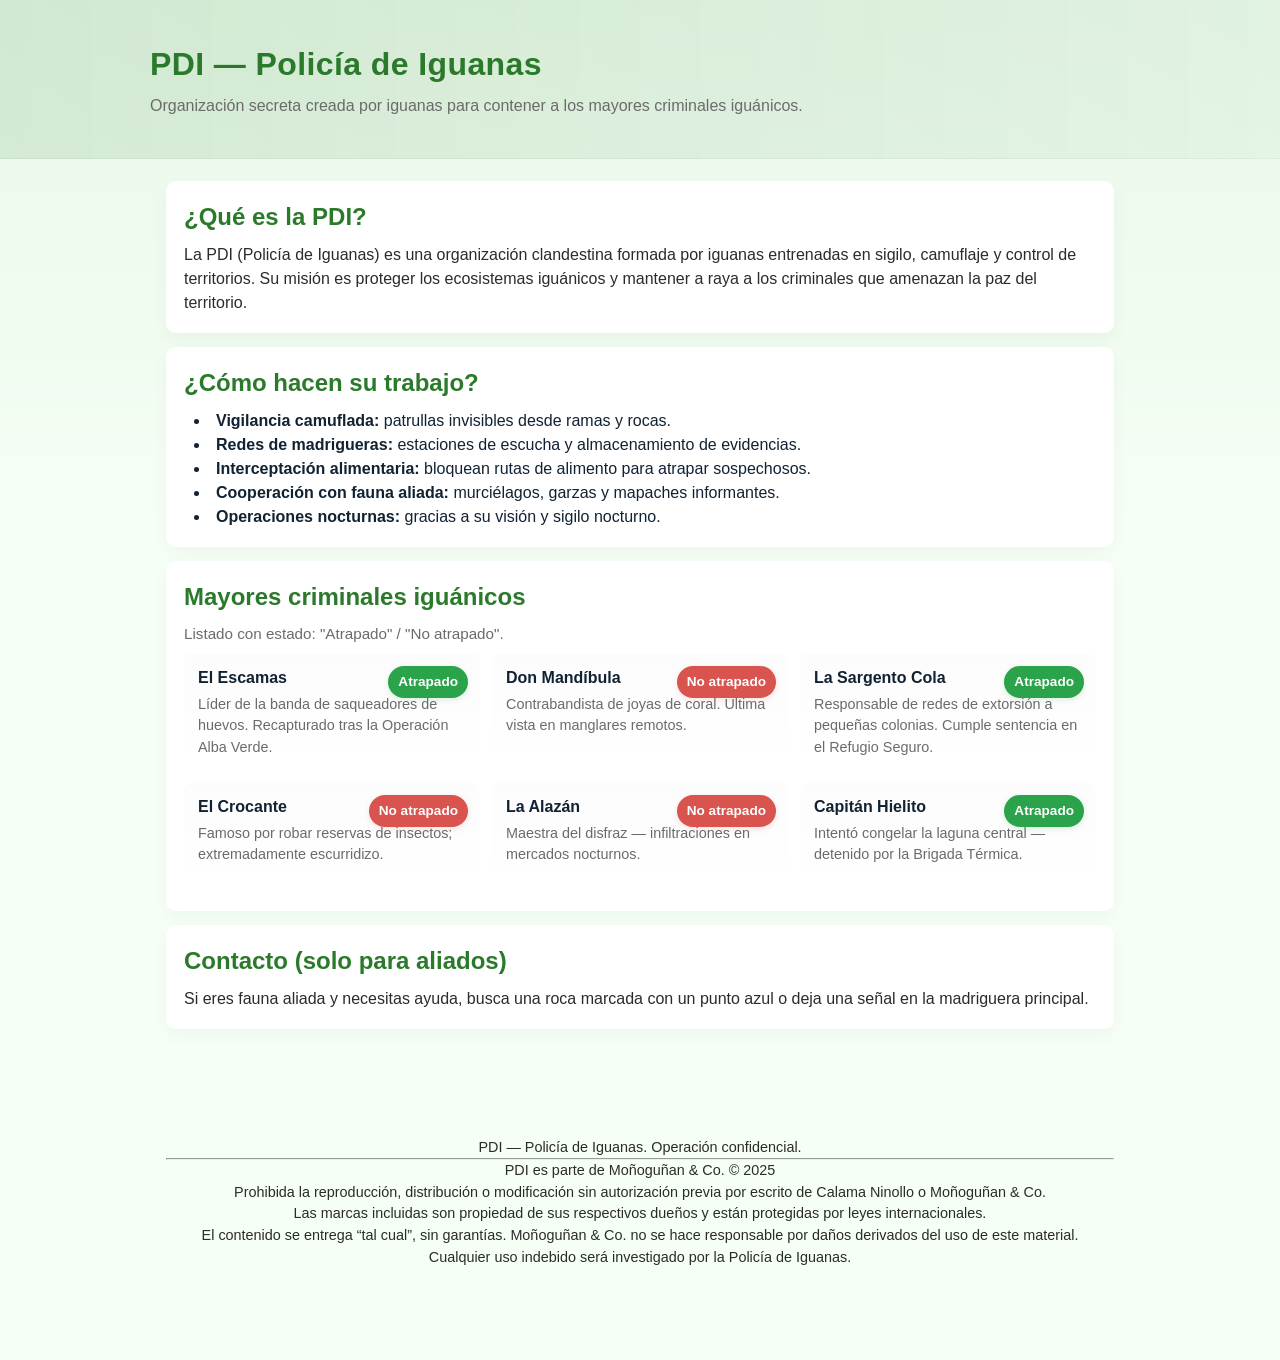
==== commit 7d738034: "Revise footer text and disclaimers in index.html Updated footer content and removed some legal discl" ====
--- a/index.html
+++ b/index.html
@@ -1,8 +1,8 @@
 <!DOCTYPE html>
 <html lang="es">
 <head>
-    <meta charset="utf-8" />
-    <meta name="viewport" content="width=device-width,initial-scale=1" />
+    <meta charset="utf-8">
+    <meta name="viewport" content="width=device-width, initial-scale=1">
     <title>PDI — Policía de Iguanas</title>
     <link rel="stylesheet" href="pdi.css">
 </head>
@@ -15,6 +15,7 @@
     </header>
 
     <main class="container">
+
         <section aria-labelledby="que-es">
             <h2 id="que-es">¿Qué es la PDI?</h2>
             <p>La PDI (Policía de Iguanas) es una organización clandestina formada por iguanas entrenadas en sigilo, camuflaje y control de territorios. Su misión es proteger los ecosistemas iguánicos y mantener a raya a los criminales que amenazan la paz del territorio.</p>
@@ -35,7 +36,7 @@
             <h2 id="criminales">Mayores criminales iguánicos</h2>
             <p class="note">Listado con estado: "Atrapado" / "No atrapado".</p>
 
-            <ul class="criminals" role="list">
+            <ul class="criminals">
                 <li>
                     <span class="name">El Escamas</span>
                     <span class="badge trapped">Atrapado</span>
@@ -78,39 +79,23 @@
             <h2 id="contacto-pdi">Contacto (solo para aliados)</h2>
             <p>Si eres fauna aliada y necesitas ayuda, busca una roca marcada con un punto azul o deja una señal en la madriguera principal.</p>
         </section>
+
     </main>
 
     <footer class="site-footer">
-        <p>PDI — Policía de Iguanas. Operación confidencial. Información real para uso educativo y recreativo.</p>
+        <p>PDI — Policía de Iguanas. Operación confidencial.</p>
 
-        <hr />
-        <p>
-            PDI (Policía de Iguanas) es parte de Moñoguñan &amp; Co.  <br>
-            Todos los derechos reservados a Calama Ninollo. © 2025
-        </p>
+        <hr>
 
-        <p>
-            Este producto y todo su contenido son propiedad intelectual de Moñoguñan &amp; Co.  <br>
-            Queda prohibida la reproducción, distribución, comunicación pública o modificación,
-            total o parcial, por cualquier medio o procedimiento, sin la autorización previa y
-            por escrito de Calama Ninollo o de Moñoguñan &amp; Co.
-        </p>
+        <p>PDI es parte de Moñoguñan &amp; Co. © 2025</p>
 
-        <p>
-            Las marcas comerciales, logotipos y nombres incluidos en este producto son propiedad
-            de Moñoguñan &amp; Co. o de sus respectivos titulares, y están protegidos por las leyes
-            internacionales de derechos de autor y propiedad industrial.
-        </p>
+        <p>Prohibida la reproducción, distribución o modificación sin autorización previa por escrito de Calama Ninollo o Moñoguñan &amp; Co.</p>
 
-        <p>
-            El contenido se proporciona “tal cual”, sin garantía expresa o implícita de ningún tipo.  <br>
-            Moñoguñan &amp; Co. y la Policía de Iguanas no asumirán responsabilidad por daños directos
-            o indirectos derivados del uso de este material.
-        </p>
+        <p>Las marcas incluidas son propiedad de sus respectivos dueños y están protegidas por leyes internacionales.</p>
 
-        <p>
-            Cualquier uso indebido será investigado por la Policía de Iguanas.
-        </p>
+        <p>El contenido se entrega “tal cual”, sin garantías. Moñoguñan &amp; Co. no se hace responsable por daños derivados del uso de este material.</p>
+
+        <p>Cualquier uso indebido será investigado por la Policía de Iguanas.</p>
     </footer>
 </body>
 </html>
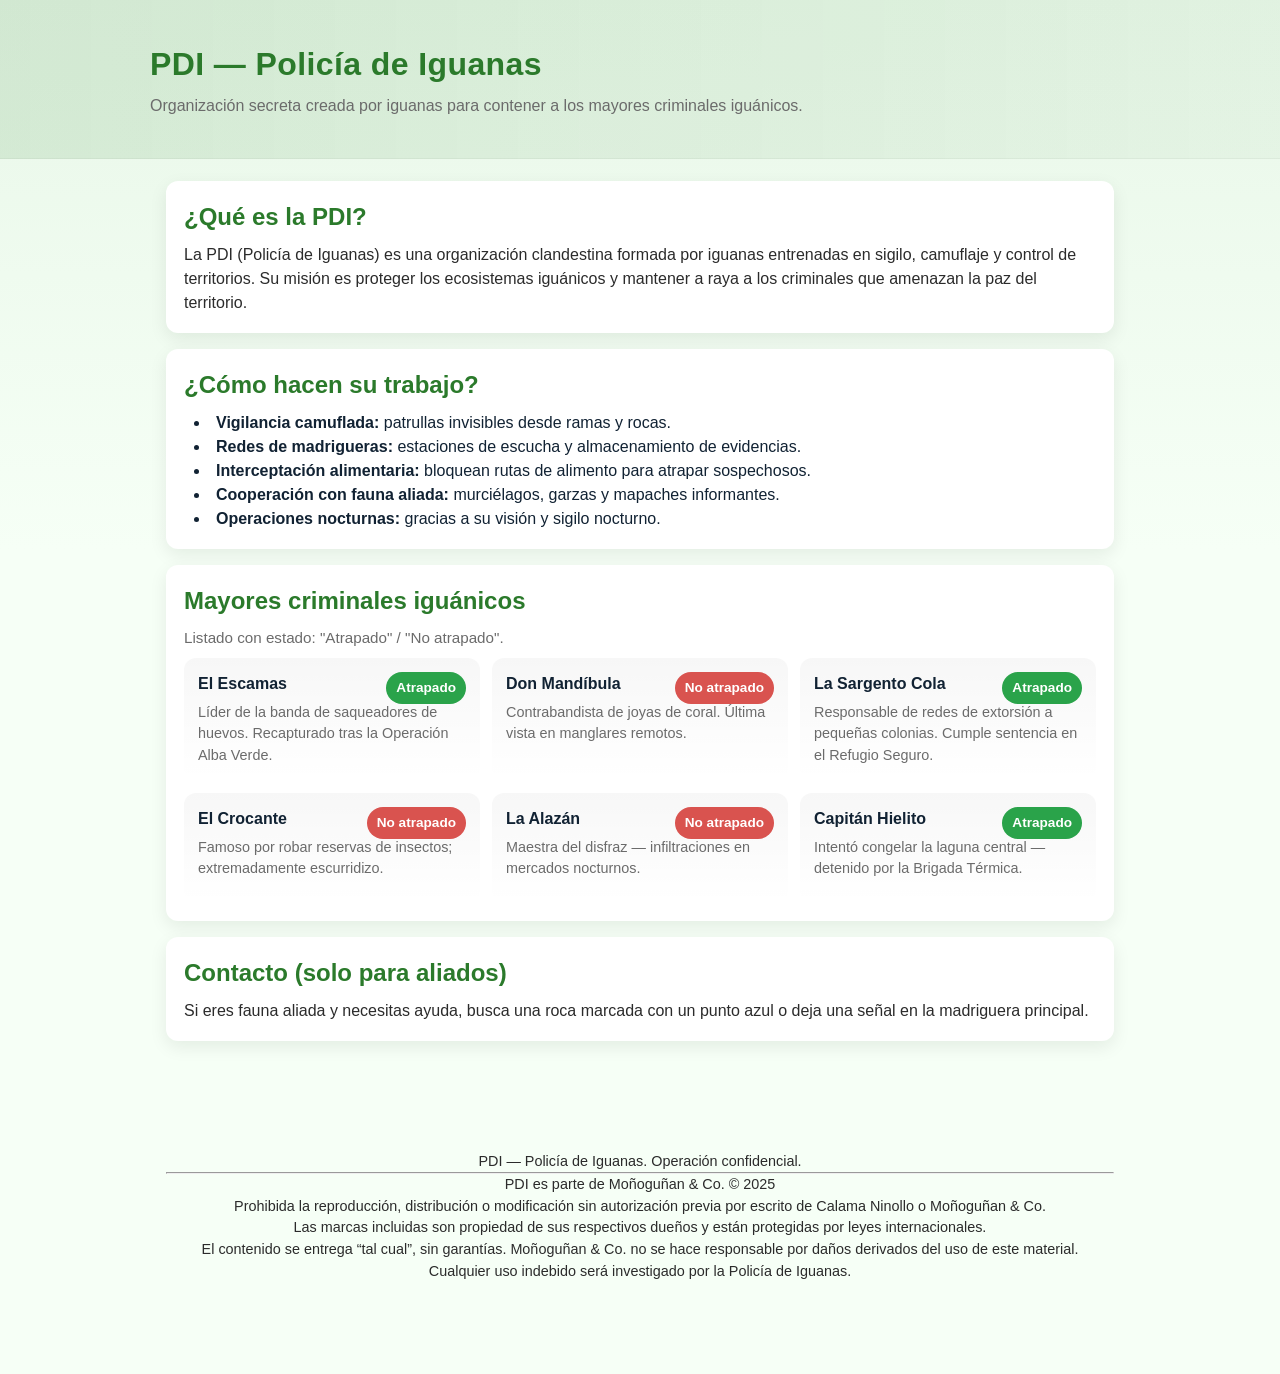
==== commit 276715a1: "Change stylesheet link from pdi.css to style.css" ====
--- a/index.html
+++ b/index.html
@@ -4,7 +4,7 @@
     <meta charset="utf-8">
     <meta name="viewport" content="width=device-width, initial-scale=1">
     <title>PDI — Policía de Iguanas</title>
-    <link rel="stylesheet" href="pdi.css">
+    <link rel="stylesheet" href="style.css">
 </head>
 <body>
     <header class="hero">
--- a/style.css
+++ b/style.css
@@ -0,0 +1,130 @@
+:root{
+    --bg:#f6fff6;
+    --card:#ffffff;
+    --accent:#2b7a2b;
+    --muted:#6b6b6b;
+    --trap:#2aa34a;
+    --free:#d9534f;
+    --radius:12px;
+    --max:980px;
+    font-family: "Segoe UI", Roboto, Arial, sans-serif;
+    color-scheme: light dark;
+}
+
+@media (prefers-color-scheme: dark) {
+    :root{
+        --bg:#152015;
+        --card:#1e2b1e;
+        --accent:#6dd36d;
+        --muted:#b8c4b8;
+    }
+}
+
+*{box-sizing:border-box;margin:0;padding:0}
+
+body{
+    background:linear-gradient(180deg,#e8f7e8 0%,var(--bg) 40%);
+    color:#123;
+    line-height:1.5;
+    transition:background .3s,color .3s;
+}
+
+/* HERO */
+.hero{
+    background:linear-gradient(90deg, rgba(43,122,43,0.12), rgba(43,122,43,0.04));
+    padding:40px 16px;
+    border-bottom:1px solid rgba(0,0,0,0.04);
+}
+.hero .wrap{max-width:var(--max);margin:0 auto}
+h1{font-size:2rem;color:var(--accent);letter-spacing:.4px}
+.tagline{color:var(--muted);margin-top:6px}
+
+/* MAIN LAYOUT */
+.container{
+    max-width:var(--max);
+    margin:22px auto;
+    padding:0 16px 60px;
+}
+
+section{
+    background:var(--card);
+    padding:18px;
+    border-radius:var(--radius);
+    box-shadow:0 6px 18px rgba(15,20,15,0.08);
+    margin-bottom:16px;
+    transition:background .3s, box-shadow .3s;
+}
+
+section:hover{
+    box-shadow:0 8px 22px rgba(15,20,15,0.12);
+}
+
+h2{color:var(--accent);margin-bottom:8px}
+p{color:#2b2b2b}
+
+/* METHODS */
+.methods{list-style:disc inside;margin-left:10px}
+.note{font-size:.95rem;color:var(--muted);margin-bottom:8px}
+
+/* CRIMINALS GRID */
+.criminals{
+    list-style:none;
+    display:grid;
+    gap:12px;
+    grid-template-columns:repeat(auto-fit,minmax(260px,1fr));
+}
+
+.criminals li{
+    position:relative;
+    padding:14px;
+    background:linear-gradient(180deg,rgba(0,0,0,0.03),transparent);
+    border-radius:var(--radius);
+    min-height:110px;
+    transition:transform .2s, box-shadow .2s;
+}
+
+.criminals li:hover{
+    transform:translateY(-3px);
+    box-shadow:0 10px 20px rgba(0,0,0,0.12);
+}
+
+.name{
+    font-weight:700;
+    color:#123;
+}
+
+.desc{
+    font-size:.9rem;
+    color:var(--muted);
+    margin-top:6px;
+}
+
+.badge{
+    position:absolute;
+    right:14px;
+    top:14px;
+    padding:6px 10px;
+    border-radius:999px;
+    font-size:.85rem;
+    font-weight:700;
+    color:#fff;
+}
+
+.trapped{background:var(--trap)}
+.free{background:var(--free)}
+
+/* FOOTER */
+.site-footer{
+    max-width:var(--max);
+    margin:20px auto 80px;
+    padding:12px 16px;
+    text-align:center;
+    color:var(--muted);
+    font-size:.9rem;
+}
+
+/* RESPONSIVO */
+@media (max-width:520px){
+    h1{font-size:1.5rem}
+    .criminals{grid-template-columns:1fr}
+}
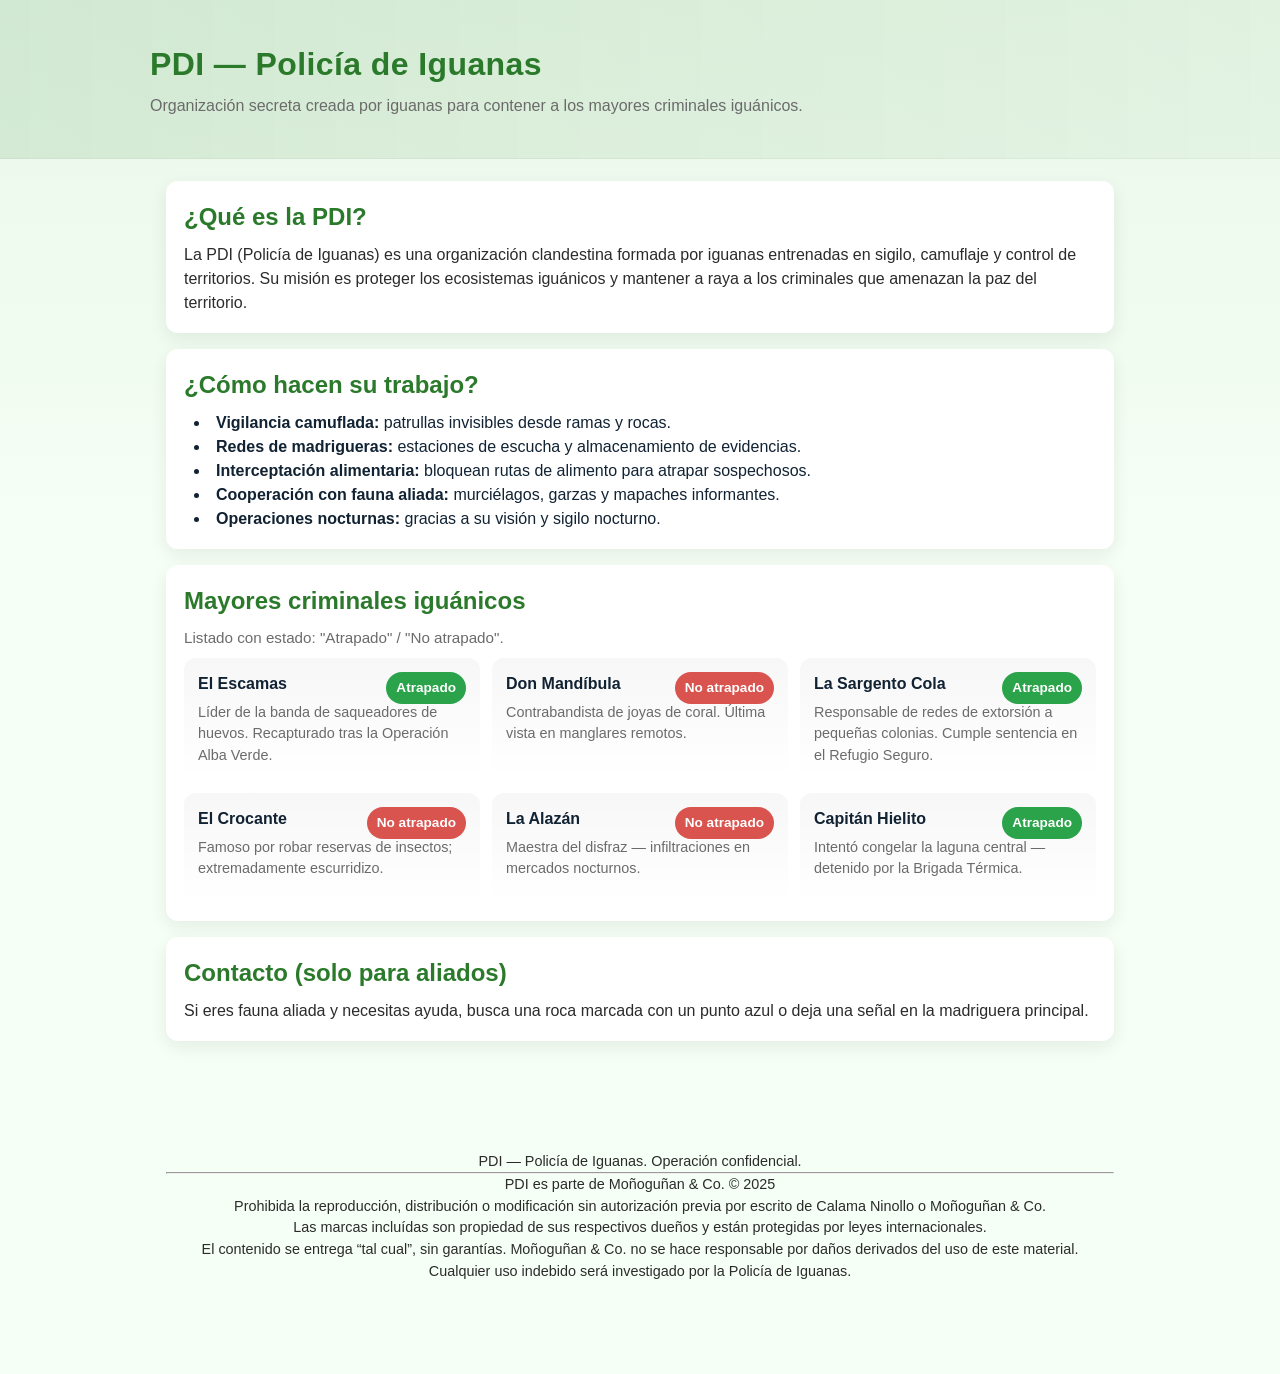
==== commit fbd4fa75: "Fix typo in footer and add modal functionality" ====
--- a/index.html
+++ b/index.html
@@ -37,6 +37,7 @@
             <p class="note">Listado con estado: "Atrapado" / "No atrapado".</p>
 
             <ul class="criminals">
+
                 <li>
                     <span class="name">El Escamas</span>
                     <span class="badge trapped">Atrapado</span>
@@ -72,6 +73,7 @@
                     <span class="badge trapped">Atrapado</span>
                     <p class="desc">Intentó congelar la laguna central — detenido por la Brigada Térmica.</p>
                 </li>
+
             </ul>
         </section>
 
@@ -91,11 +93,55 @@
 
         <p>Prohibida la reproducción, distribución o modificación sin autorización previa por escrito de Calama Ninollo o Moñoguñan &amp; Co.</p>
 
-        <p>Las marcas incluidas son propiedad de sus respectivos dueños y están protegidas por leyes internacionales.</p>
+        <p>Las marcas incluídas son propiedad de sus respectivos dueños y están protegidas por leyes internacionales.</p>
 
         <p>El contenido se entrega “tal cual”, sin garantías. Moñoguñan &amp; Co. no se hace responsable por daños derivados del uso de este material.</p>
 
         <p>Cualquier uso indebido será investigado por la Policía de Iguanas.</p>
     </footer>
+
+
+    <!-- ========== MODAL ========== -->
+    <div id="modal" class="modal hidden">
+        <div class="modal-content">
+            <span id="closeModal" class="close">&times;</span>
+            <h2 id="modalName"></h2>
+            <p id="modalStatus"></p>
+            <p id="modalDesc"></p>
+        </div>
+    </div>
+
+    <!-- ========== SCRIPT ========== -->
+    <script>
+        document.addEventListener("DOMContentLoaded", () => {
+            const modal = document.getElementById("modal");
+            const closeModal = document.getElementById("closeModal");
+
+            const modalName = document.getElementById("modalName");
+            const modalStatus = document.getElementById("modalStatus");
+            const modalDesc = document.getElementById("modalDesc");
+
+            document.querySelectorAll(".criminals li").forEach(item => {
+                item.addEventListener("click", () => {
+                    const name = item.querySelector(".name").innerText;
+                    const status = item.querySelector(".badge").innerText;
+                    const desc = item.querySelector(".desc").innerText;
+
+                    modalName.innerText = name;
+                    modalStatus.innerHTML = "<strong>Estado:</strong> " + status;
+                    modalDesc.innerText = desc;
+
+                    modal.classList.remove("hidden");
+                });
+            });
+
+            closeModal.addEventListener("click", () => modal.classList.add("hidden"));
+
+            modal.addEventListener("click", e => {
+                if (e.target === modal) modal.classList.add("hidden");
+            });
+        });
+    </script>
+
 </body>
 </html>
--- a/style.css
+++ b/style.css
@@ -128,3 +128,42 @@
     h1{font-size:1.5rem}
     .criminals{grid-template-columns:1fr}
 }
+
+/* MODAL */
+.modal {
+    position: fixed;
+    inset: 0;
+    background: rgba(0,0,0,0.5);
+    display: flex;
+    align-items: center;
+    justify-content: center;
+    z-index: 999;
+    transition: opacity .2s;
+}
+
+.modal.hidden {
+    opacity: 0;
+    pointer-events: none;
+}
+
+.modal-content {
+    background: var(--card);
+    padding: 24px;
+    border-radius: var(--radius);
+    max-width: 420px;
+    width: 90%;
+    box-shadow: 0 10px 30px rgba(0,0,0,0.25);
+    animation: pop .25s ease;
+}
+
+@keyframes pop {
+    from { transform: scale(0.8); opacity: 0; }
+    to { transform: scale(1); opacity: 1; }
+}
+
+.close {
+    float: right;
+    font-size: 1.6rem;
+    cursor: pointer;
+    color: var(--muted);
+}
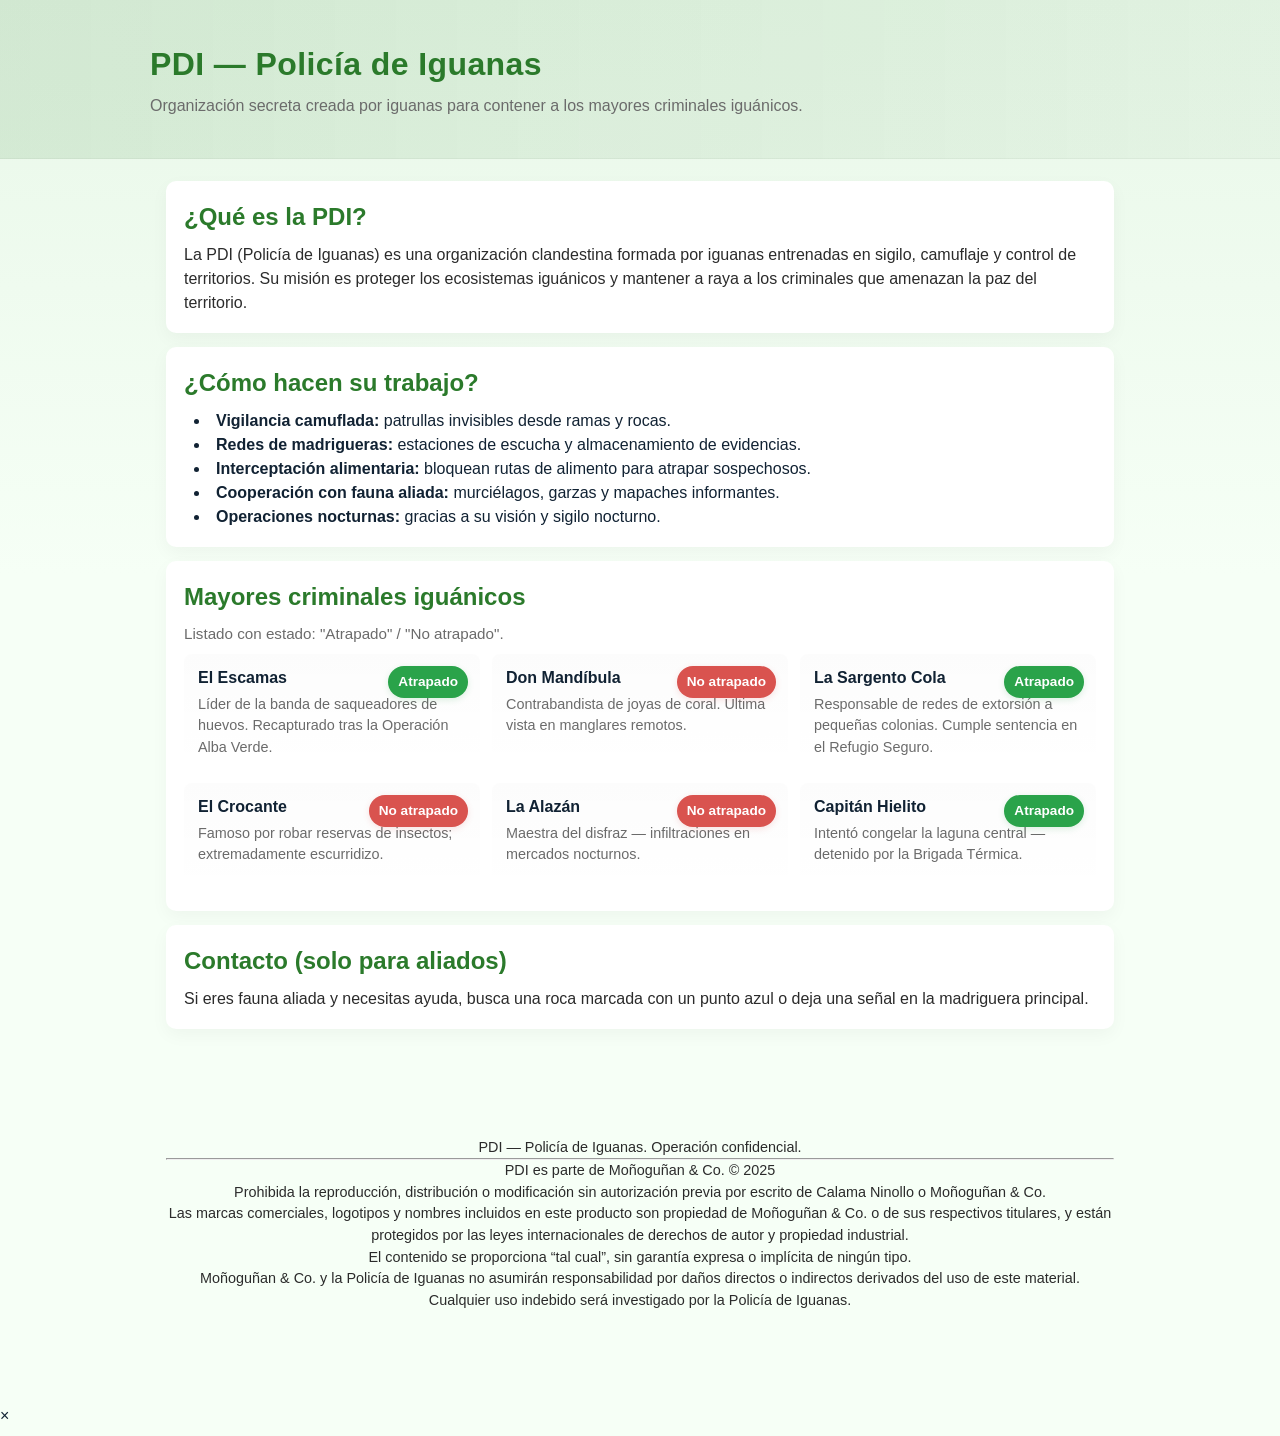
==== commit 8612f761: "Update stylesheets and footer text in index.html" ====
--- a/index.html
+++ b/index.html
@@ -4,7 +4,7 @@
     <meta charset="utf-8">
     <meta name="viewport" content="width=device-width, initial-scale=1">
     <title>PDI — Policía de Iguanas</title>
-    <link rel="stylesheet" href="style.css">
+    <link rel="stylesheet" href="pdi.css">
 </head>
 <body>
     <header class="hero">
@@ -24,7 +24,7 @@
         <section aria-labelledby="como-trabajan">
             <h2 id="como-trabajan">¿Cómo hacen su trabajo?</h2>
             <ul class="methods">
-                <li><strong>Vigilancia camuflada:</strong> patrullas invisibles desde ramas y rocas.</li>
+                <li><strong class="camouflaged">Vigilancia camuflada:</strong> patrullas invisibles desde ramas y rocas.</li>
                 <li><strong>Redes de madrigueras:</strong> estaciones de escucha y almacenamiento de evidencias.</li>
                 <li><strong>Interceptación alimentaria:</strong> bloquean rutas de alimento para atrapar sospechosos.</li>
                 <li><strong>Cooperación con fauna aliada:</strong> murciélagos, garzas y mapaches informantes.</li>
@@ -73,7 +73,6 @@
                     <span class="badge trapped">Atrapado</span>
                     <p class="desc">Intentó congelar la laguna central — detenido por la Brigada Térmica.</p>
                 </li>
-
             </ul>
         </section>
 
@@ -81,23 +80,31 @@
             <h2 id="contacto-pdi">Contacto (solo para aliados)</h2>
             <p>Si eres fauna aliada y necesitas ayuda, busca una roca marcada con un punto azul o deja una señal en la madriguera principal.</p>
         </section>
-
     </main>
 
     <footer class="site-footer">
         <p>PDI — Policía de Iguanas. Operación confidencial.</p>
 
         <hr>
-
         <p>PDI es parte de Moñoguñan &amp; Co. © 2025</p>
 
         <p>Prohibida la reproducción, distribución o modificación sin autorización previa por escrito de Calama Ninollo o Moñoguñan &amp; Co.</p>
 
-        <p>Las marcas incluídas son propiedad de sus respectivos dueños y están protegidas por leyes internacionales.</p>
+        <p>
+            Las marcas comerciales, logotipos y nombres incluidos en este producto son propiedad
+            de Moñoguñan &amp; Co. o de sus respectivos titulares, y están protegidos por las leyes
+            internacionales de derechos de autor y propiedad industrial.
+        </p>
 
-        <p>El contenido se entrega “tal cual”, sin garantías. Moñoguñan &amp; Co. no se hace responsable por daños derivados del uso de este material.</p>
+        <p>
+            El contenido se proporciona “tal cual”, sin garantía expresa o implícita de ningún tipo.  <br>
+            Moñoguñan &amp; Co. y la Policía de Iguanas no asumirán responsabilidad por daños directos
+            o indirectos derivados del uso de este material.
+        </p>
 
-        <p>Cualquier uso indebido será investigado por la Policía de Iguanas.</p>
+        <p>
+            Cualquier uso indebido será investigado por la Policía de Iguanas.
+        </p>
     </footer>
 
 
--- a/pdi.css
+++ b/pdi.css
@@ -0,0 +1,65 @@
+:root{
+    --bg:#f6fff6;
+    --card:#ffffff;
+    --accent:#2b7a2b;
+    --muted:#6b6b6b;
+    --trap:#2aa34a;
+    --free:#d9534f;
+    --radius:10px;
+    --max:980px;
+    font-family: "Segoe UI", Roboto, Arial, sans-serif;
+    color-scheme: light;
+}
+
+*{box-sizing:border-box;margin:0;padding:0}
+body{
+    background: linear-gradient(180deg,#e8f7e8 0%,var(--bg) 40%);
+    color:#123;
+    -webkit-font-smoothing:antialiased;
+    -moz-osx-font-smoothing:grayscale;
+    line-height:1.5;
+}
+
+.hero{
+    background:linear-gradient(90deg, rgba(43,122,43,0.12), rgba(43,122,43,0.04));
+    padding:40px 16px;
+    border-bottom:1px solid rgba(0,0,0,0.04);
+}
+.hero .wrap{max-width:var(--max);margin:0 auto}
+h1{font-size:2rem;color:var(--accent);letter-spacing:0.4px}
+.tagline{color:var(--muted);margin-top:6px}
+
+.container{
+    max-width:var(--max);
+    margin:22px auto;
+    padding:0 16px 60px;
+}
+
+section{background:var(--card);padding:18px;border-radius:var(--radius);box-shadow:0 6px 18px rgba(15,20,15,0.04);margin-bottom:14px}
+h2{color:var(--accent);margin-bottom:8px}
+p{color:#2b2b2b}
+
+.methods{list-style:disc inside;margin-left:10px}
+.note{font-size:0.95rem;color:var(--muted);margin-bottom:8px}
+
+/* criminals list */
+.criminals{list-style:none;padding:0;margin:0;display:grid;grid-template-columns:repeat(auto-fit,minmax(260px,1fr));gap:12px}
+.criminals li{padding:12px;border-radius:8px;background:linear-gradient(180deg,rgba(0,0,0,0.01),transparent);display:flex;flex-direction:column;gap:8px;min-height:110px}
+.criminals .name{font-weight:700;color:#123}
+.criminals .desc{font-size:0.9rem;color:var(--muted);margin-top:4px}
+.badge{margin-left:auto;padding:6px 10px;border-radius:999px;font-weight:700;font-size:0.85rem;color:#fff}
+.trapped{background:var(--trap);box-shadow:0 2px 6px rgba(42,163,74,0.16)}
+.free{background:var(--free);box-shadow:0 2px 6px rgba(217,83,79,0.16)}
+
+/* layout tweaks for list items */
+.criminals li{display:block;position:relative;padding:12px 14px}
+.criminals li .badge{position:absolute;right:12px;top:12px}
+
+/* footer */
+.site-footer{max-width:var(--max);margin:20px auto 80px;padding:12px 16px;text-align:center;color:var(--muted);font-size:0.9rem}
+
+/* responsive */
+@media (max-width:520px){
+    h1{font-size:1.5rem}
+    .criminals{grid-template-columns:1fr}
+}
